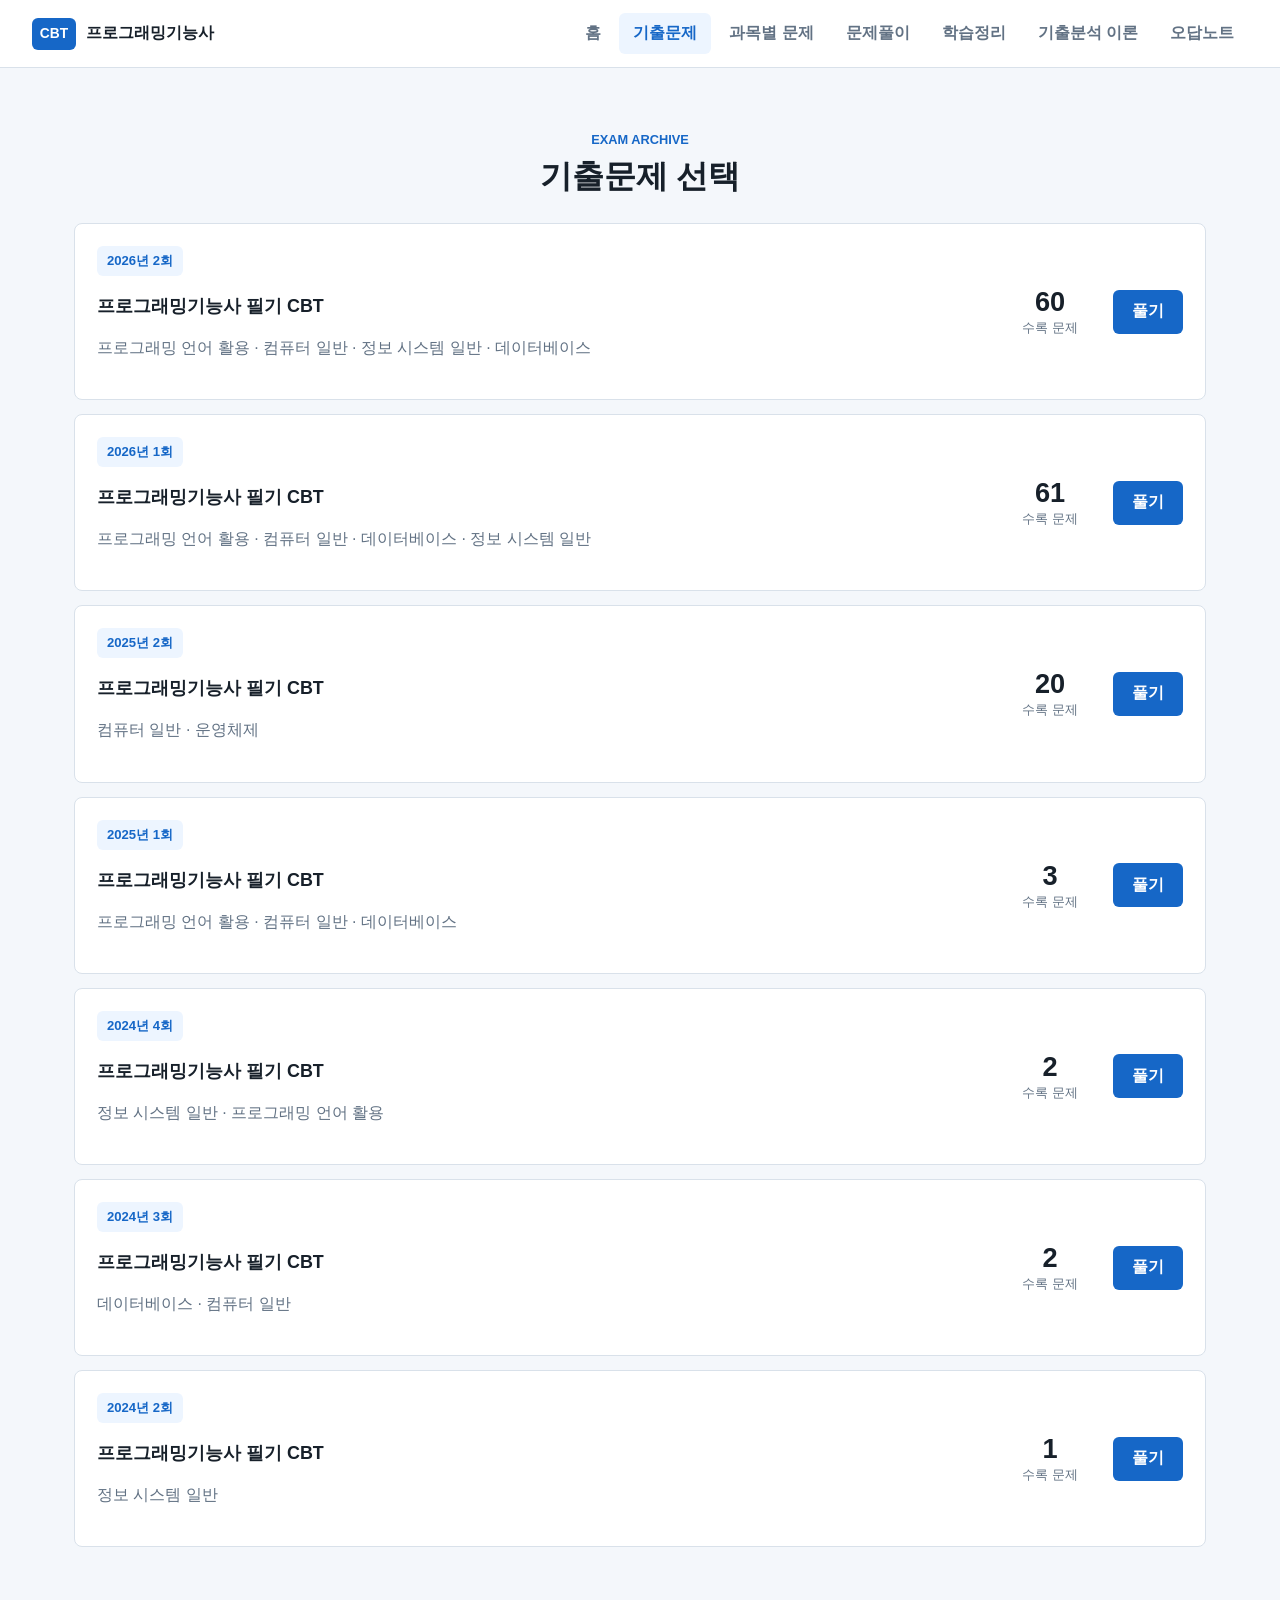
==== pages/exam-list.html @ d64a451f "Add files via upload" ====
<!DOCTYPE html>
<html lang="ko">
<head>
  <meta charset="UTF-8" />
  <meta name="viewport" content="width=device-width, initial-scale=1.0" />
  <title>기출문제 선택 | 프로그래밍기능사 CBT</title>
  <link rel="stylesheet" href="../css/style.css" />
</head>
<body>
  <header class="topbar">
    <a class="brand" href="../index.html">
      <span class="brand-mark">CBT</span>
      <span>프로그래밍기능사</span>
    </a>
    <button class="icon-button menu-toggle" id="menuToggle" type="button" aria-label="메뉴 열기">☰</button>
    <nav class="nav" id="navMenu" aria-label="주요 메뉴">
      <a href="../index.html">홈</a>
      <a href="exam-list.html" aria-current="page">기출문제</a>
      <a href="subject-list.html">과목별 문제</a>
      <a href="quiz.html">문제풀이</a>
      <a href="study.html">학습정리</a>
      <a href="theory-python.html">기출분석 이론</a>
      <a href="wrong-note.html">오답노트</a>
    </nav>
  </header>

  <main class="page-shell">
    <div class="page-title">
      <p>Exam Archive</p>
      <h1>기출문제 선택</h1>
    </div>
    <section class="exam-list" id="examList"></section>
  </main>

  <script src="../js/data/index.js?v=20260527-data"></script>
  <script src="../js/questions.js?v=20260527-data"></script>
  <script src="../js/main.js"></script>
  <script src="../js/exam-list.js"></script>
</body>
</html>
---- css/style.css ----
:root {
  --bg: #f4f7fb;
  --surface: #ffffff;
  --surface-2: #eef3f8;
  --line: #d9e1ea;
  --text: #17202a;
  --muted: #627284;
  --primary: #1667c7;
  --primary-dark: #0e4f9f;
  --accent: #149f7f;
  --danger: #d64c4c;
  --shadow: 0 18px 48px rgba(23, 32, 42, 0.12);
}

* {
  box-sizing: border-box;
}

body {
  margin: 0;
  min-height: 100vh;
  color: var(--text);
  background: var(--bg);
  font-family: Arial, "Noto Sans KR", sans-serif;
}

a {
  color: inherit;
  text-decoration: none;
}

button,
input {
  font: inherit;
}

.topbar {
  position: sticky;
  top: 0;
  z-index: 10;
  display: flex;
  align-items: center;
  justify-content: space-between;
  min-height: 68px;
  padding: 0 32px;
  background: rgba(255, 255, 255, 0.94);
  border-bottom: 1px solid var(--line);
  backdrop-filter: blur(16px);
}

.topbar.compact {
  position: static;
}

.brand {
  display: inline-flex;
  align-items: center;
  gap: 10px;
  font-weight: 800;
}

.brand-mark {
  display: inline-grid;
  width: 44px;
  height: 32px;
  place-items: center;
  color: #fff;
  background: var(--primary);
  border-radius: 6px;
  font-size: 0.86rem;
}

.nav {
  display: flex;
  align-items: center;
  gap: 4px;
}

.nav a {
  padding: 10px 14px;
  border-radius: 6px;
  color: var(--muted);
  font-weight: 700;
}

.nav a:hover,
.nav a[aria-current="page"] {
  color: var(--primary);
  background: #edf5ff;
}

.icon-button {
  border: 0;
  background: transparent;
  cursor: pointer;
}

.menu-toggle {
  display: none;
  font-size: 1.4rem;
}

.hero {
  display: grid;
  grid-template-columns: minmax(0, 1.1fr) 420px;
  gap: 48px;
  align-items: center;
  max-width: 1180px;
  min-height: calc(100vh - 68px);
  margin: 0 auto;
  padding: 56px 24px;
}

.hero-copy h1 {
  max-width: 760px;
  margin: 12px 0 18px;
  font-size: clamp(2.4rem, 6vw, 4.8rem);
  line-height: 1.05;
  letter-spacing: 0;
}

.eyebrow,
.section-heading p,
.page-title p {
  margin: 0;
  color: var(--primary);
  font-size: 0.8rem;
  font-weight: 800;
  text-transform: uppercase;
}

.hero-desc {
  max-width: 640px;
  margin: 0;
  color: var(--muted);
  font-size: 1.1rem;
  line-height: 1.8;
}

.actions,
.quiz-actions {
  display: flex;
  flex-wrap: wrap;
  gap: 10px;
  margin-top: 28px;
}

.button {
  display: inline-flex;
  align-items: center;
  justify-content: center;
  min-height: 44px;
  padding: 0 18px;
  border: 1px solid transparent;
  border-radius: 6px;
  cursor: pointer;
  font-weight: 800;
}

.button.primary {
  color: #fff;
  background: var(--primary);
}

.button.primary:hover {
  background: var(--primary-dark);
}

.button.secondary {
  color: var(--text);
  background: var(--surface);
  border-color: var(--line);
}

.button.full {
  width: 100%;
}

.button:disabled {
  opacity: 0.45;
  cursor: not-allowed;
}

.exam-panel,
.notice-panel {
  padding: 28px;
  background: var(--surface);
  border: 1px solid var(--line);
  border-radius: 8px;
  box-shadow: var(--shadow);
}

.panel-head {
  display: flex;
  justify-content: space-between;
  gap: 16px;
  color: var(--muted);
}

.panel-head strong {
  color: var(--text);
}

.progress-ring {
  display: grid;
  width: 190px;
  height: 190px;
  place-items: center;
  margin: 30px auto;
  background: conic-gradient(var(--primary) 0 65%, var(--surface-2) 65% 100%);
  border-radius: 50%;
}

.progress-ring span {
  display: grid;
  width: 132px;
  height: 132px;
  place-items: center;
  background: var(--surface);
  border-radius: 50%;
  font-size: 2rem;
  font-weight: 900;
}

.panel-grid,
.score-summary {
  display: grid;
  grid-template-columns: repeat(3, 1fr);
  gap: 10px;
}

.panel-grid div,
.score-summary div {
  padding: 16px;
  background: var(--surface-2);
  border-radius: 6px;
  text-align: center;
}

.panel-grid strong,
.score-summary strong {
  display: block;
  font-size: 1.45rem;
}

.panel-grid span,
.score-summary span {
  color: var(--muted);
  font-size: 0.86rem;
}

.section,
.page-shell {
  max-width: 1180px;
  margin: 0 auto;
  padding: 64px 24px;
}

.section-heading,
.page-title {
  margin-bottom: 24px;
  text-align: center;
}

.section-heading.left {
  text-align: left;
}

.section-heading h2,
.page-title h1 {
  margin: 8px 0 0;
  font-size: 2rem;
}

.quick-grid,
.study-grid {
  display: grid;
  grid-template-columns: repeat(4, 1fr);
  gap: 16px;
}

.quick-card,
.study-grid article,
.exam-card,
.wrong-card,
.empty-state {
  background: var(--surface);
  border: 1px solid var(--line);
  border-radius: 8px;
}

.quick-card {
  display: block;
  min-height: 210px;
  padding: 24px;
}

.quick-card:hover {
  border-color: var(--primary);
  box-shadow: 0 12px 30px rgba(22, 103, 199, 0.12);
}

.quick-icon {
  display: inline-grid;
  width: 42px;
  height: 42px;
  place-items: center;
  color: #fff;
  background: var(--accent);
  border-radius: 6px;
  font-weight: 900;
}

.quick-card h3,
.subject-stack span,
.study-grid h2,
.exam-card h2,
.wrong-card h2 {
  margin: 18px 0 8px;
  font-size: 1.12rem;
}

.quick-card p,
.subject-stack p,
.study-grid p,
.exam-card p,
.wrong-card p,
.notice-panel p {
  color: var(--muted);
  line-height: 1.7;
}

.split-section {
  display: grid;
  grid-template-columns: minmax(0, 1fr) 360px;
  gap: 24px;
}

.subject-stack {
  display: grid;
  gap: 12px;
}

.subject-stack article {
  padding: 18px 20px;
  background: var(--surface);
  border-left: 4px solid var(--primary);
  border-radius: 6px;
}

.subject-stack p {
  margin: 4px 0 0;
}

.footer {
  padding: 28px 24px;
  color: var(--muted);
  text-align: center;
  border-top: 1px solid var(--line);
}

.exam-list,
.wrong-list {
  display: grid;
  gap: 14px;
}

.exam-card,
.wrong-card {
  display: grid;
  grid-template-columns: minmax(0, 1fr) auto auto;
  gap: 20px;
  align-items: center;
  padding: 22px;
}

.exam-label,
.question-meta span,
.wrong-card span {
  display: inline-flex;
  padding: 6px 10px;
  color: var(--primary);
  background: #edf5ff;
  border-radius: 6px;
  font-size: 0.82rem;
  font-weight: 800;
}

.exam-meta {
  min-width: 86px;
  text-align: center;
}

.exam-meta strong {
  display: block;
  font-size: 1.7rem;
}

.exam-meta span {
  color: var(--muted);
  font-size: 0.82rem;
}

.quiz-layout {
  display: grid;
  grid-template-columns: 330px minmax(0, 1fr);
  min-height: calc(100vh - 68px);
}

.quiz-side {
  display: flex;
  flex-direction: column;
  gap: 24px;
  padding: 28px;
  background: #17202a;
  color: #fff;
}

.quiz-side .eyebrow {
  color: #84c5ff;
}

.quiz-side h1 {
  margin: 8px 0 0;
  font-size: 1.8rem;
}

.quiz-meter {
  display: grid;
  gap: 10px;
}

.meter-track {
  height: 10px;
  overflow: hidden;
  background: rgba(255, 255, 255, 0.2);
  border-radius: 999px;
}

.meter-track span {
  display: block;
  width: 0;
  height: 100%;
  background: var(--accent);
}

.quiz-side .score-summary div {
  background: rgba(255, 255, 255, 0.08);
}

.quiz-side .score-summary span {
  color: #c8d4df;
}

.number-board {
  display: grid;
  grid-template-columns: repeat(5, 1fr);
  gap: 8px;
}

.number-board button {
  height: 38px;
  color: #fff;
  background: rgba(255, 255, 255, 0.1);
  border: 1px solid rgba(255, 255, 255, 0.18);
  border-radius: 6px;
  cursor: pointer;
}

.number-board button.unsolved {
  color: #d8e2ec;
  background: #26313d;
  border-color: #4a5664;
}

.number-board button.solved {
  color: #ffffff;
  background: #149f7f;
  border-color: #41d4b2;
  box-shadow: inset 0 0 0 1px rgba(255, 255, 255, 0.18);
}

.number-board button.correct {
  color: #ffffff;
  background: #15946f;
  border-color: #48d6b1;
  box-shadow: inset 0 0 0 1px rgba(255, 255, 255, 0.22);
}

.number-board button.wrong {
  color: #ffffff;
  background: #c2414b;
  border-color: #ff8b94;
  box-shadow: inset 0 0 0 1px rgba(255, 255, 255, 0.18);
}

.number-board button.active {
  background: var(--primary);
  border-color: #84c5ff;
  box-shadow: 0 0 0 2px rgba(132, 197, 255, 0.28);
}

.number-board button.active.solved {
  background: linear-gradient(135deg, var(--primary) 0 58%, var(--accent) 58% 100%);
}

.number-board button.active.correct {
  background: linear-gradient(135deg, var(--primary) 0 48%, #15946f 48% 100%);
}

.number-board button.active.wrong {
  background: linear-gradient(135deg, var(--primary) 0 48%, #c2414b 48% 100%);
}

.quiz-main {
  display: flex;
  flex-direction: column;
  justify-content: center;
  gap: 16px;
  padding: 32px;
}

.question-card {
  padding: 30px;
  background: var(--surface);
  border: 1px solid var(--line);
  border-radius: 8px;
  box-shadow: var(--shadow);
}

.question-meta {
  display: flex;
  flex-wrap: wrap;
  gap: 8px;
  margin-bottom: 18px;
}

.question-card h2 {
  margin: 0 0 24px;
  font-size: 1.45rem;
  line-height: 1.55;
  white-space: pre-wrap;
}

.question-media {
  margin: -4px 0 24px;
}

.question-media img {
  display: block;
  max-width: min(100%, 760px);
  height: auto;
  padding: 12px;
  background: #fff;
  border: 1px solid var(--line);
  border-radius: 8px;
}

.choice-list {
  display: grid;
  gap: 10px;
}

.choice {
  display: grid;
  grid-template-columns: 38px minmax(0, 1fr);
  gap: 12px;
  align-items: center;
  width: 100%;
  min-height: 58px;
  padding: 10px 14px;
  background: var(--surface);
  border: 1px solid var(--line);
  border-radius: 6px;
  cursor: pointer;
  text-align: left;
}

.choice span {
  display: grid;
  width: 34px;
  height: 34px;
  place-items: center;
  background: var(--surface-2);
  border-radius: 6px;
  font-weight: 900;
}

.choice.selected {
  border-color: var(--primary);
  background: #edf5ff;
}

.choice.correct {
  border-color: var(--accent);
  background: #eaf8f4;
}

.choice.wrong {
  border-color: var(--danger);
  background: #fff0f0;
}

.answer-box {
  margin-top: 18px;
  padding: 18px;
  background: var(--surface-2);
  border-radius: 6px;
}

.answer-box p {
  margin: 8px 0 0;
  color: var(--muted);
  line-height: 1.6;
}

.hidden {
  display: none;
}

.study-grid {
  grid-template-columns: repeat(2, 1fr);
}

.study-grid article,
.empty-state {
  padding: 24px;
}

.wrong-card {
  grid-template-columns: minmax(0, 1fr) auto;
}

.subject-practice-grid {
  display: grid;
  gap: 14px;
}

.subject-practice-card {
  display: grid;
  grid-template-columns: minmax(0, 1fr) auto auto;
  gap: 20px;
  align-items: center;
  padding: 22px;
  background: var(--surface);
  border: 1px solid var(--line);
  border-radius: 8px;
}

.subject-practice-card h2 {
  margin: 18px 0 8px;
  font-size: 1.2rem;
}

.subject-practice-card p {
  margin: 0;
  color: var(--muted);
  line-height: 1.7;
}

.subject-practice-card small {
  display: block;
  margin-top: 10px;
  color: var(--muted);
}

.page-desc {
  max-width: 720px;
  margin: 12px auto 0;
  color: var(--muted);
  line-height: 1.7;
  text-transform: none;
  font-size: 1rem;
  font-weight: 400;
}

.text-link {
  display: inline-flex;
  margin-top: 10px;
  color: var(--primary);
  font-weight: 800;
}

.theory-shell {
  max-width: 1220px;
}

.theory-layout {
  display: grid;
  grid-template-columns: 220px minmax(0, 1fr);
  gap: 24px;
  align-items: start;
}

.theory-toc {
  position: sticky;
  top: 88px;
  display: grid;
  gap: 6px;
  padding: 14px;
  background: var(--surface);
  border: 1px solid var(--line);
  border-radius: 8px;
}

.theory-toc a {
  padding: 10px 12px;
  color: var(--muted);
  border-radius: 6px;
  font-weight: 800;
}

.theory-toc a:hover {
  color: var(--primary);
  background: #edf5ff;
}

.theory-content {
  display: grid;
  gap: 18px;
}

.theory-section {
  padding: 28px;
  background: var(--surface);
  border: 1px solid var(--line);
  border-radius: 8px;
}

.chapter-label {
  display: inline-grid;
  width: 42px;
  height: 34px;
  place-items: center;
  color: #fff;
  background: #8d67a8;
  border-radius: 6px;
  font-weight: 900;
}

.theory-section h2 {
  margin: 16px 0 10px;
  font-size: 1.45rem;
}

.theory-section p,
.theory-list {
  color: var(--muted);
  line-height: 1.75;
}

.theory-section pre {
  overflow-x: auto;
  margin: 18px 0 0;
  padding: 18px;
  background: #f0f3f6;
  border: 1px solid var(--line);
  border-radius: 6px;
}

.theory-section code {
  color: #17202a;
  font-family: Consolas, "Courier New", monospace;
  line-height: 1.6;
}

.note-box,
.tip-box {
  margin-top: 16px;
  padding: 16px;
  border-radius: 6px;
}

.note-box {
  background: #edf5ff;
  border-left: 4px solid var(--primary);
}

.tip-box {
  background: #f6effa;
  border-left: 4px solid #8d67a8;
}

.note-box p,
.tip-box p {
  margin: 6px 0 0;
}

.table-wrap {
  overflow-x: auto;
  margin-top: 16px;
}

.table-wrap table {
  width: 100%;
  border-collapse: collapse;
  min-width: 520px;
  background: var(--surface);
}

.table-wrap th,
.table-wrap td {
  padding: 12px 14px;
  border: 1px solid var(--line);
  text-align: left;
  vertical-align: top;
}

.table-wrap th {
  background: var(--surface-2);
}

.exam-point-grid {
  display: grid;
  grid-template-columns: repeat(2, 1fr);
  gap: 12px;
  margin-top: 16px;
}

.exam-point-grid div {
  padding: 16px;
  background: var(--surface-2);
  border-radius: 6px;
}

.exam-point-grid strong {
  display: block;
  margin-bottom: 6px;
}

.mode-shell {
  max-width: 1380px;
}

.mode-panel {
  padding: 24px 0 8px;
}

.mode-title {
  margin-bottom: 28px;
  text-align: center;
}

.mode-title p {
  margin: 0;
  color: var(--primary);
  font-size: 0.82rem;
  font-weight: 900;
  text-transform: uppercase;
}

.mode-title h1 {
  margin: 8px 0 0;
  font-size: 2rem;
}

.exam-info-table {
  display: grid;
  width: 100%;
  overflow: hidden;
  border-bottom: 1px solid #cfe1e1;
}

.table-row {
  display: grid;
  grid-template-columns: 1fr 3fr 1fr 1fr;
  min-height: 52px;
  align-items: center;
}

.table-row span {
  display: grid;
  min-height: 52px;
  place-items: center;
  padding: 12px;
  border-right: 1px solid #d5e4e4;
  border-bottom: 1px solid #d5e4e4;
  text-align: center;
}

.table-row span:last-child {
  border-right: 0;
}

.table-head span {
  color: #fff;
  background: #18b889;
  font-size: 1.08rem;
  font-weight: 900;
}

.table-row:not(.table-head) span:first-child {
  background: #dceeed;
}

.pass-score {
  grid-row: span 3;
  color: var(--muted);
  font-size: 1.1rem;
}

.mobile-only {
  display: none !important;
}

.mode-form {
  display: grid;
  gap: 14px;
  max-width: 980px;
  margin: 36px 0 0;
}

.mode-option {
  display: flex;
  flex-wrap: wrap;
  gap: 12px;
  align-items: center;
  min-height: 34px;
  color: var(--muted);
  font-size: 1rem;
}

.mode-option input {
  width: 18px;
  height: 18px;
  accent-color: #0c9b7f;
}

.mode-option strong {
  color: #10a779;
  font-size: 1.05rem;
}

.mode-option select {
  min-width: 210px;
  height: 36px;
  padding: 0 10px;
  color: var(--text);
  background: #fff;
  border: 1px solid var(--line);
  border-radius: 4px;
}

.mode-option select:disabled {
  opacity: 0.45;
}

.mode-start {
  justify-self: center;
  min-width: 260px;
  min-height: 58px;
  margin-top: 36px;
  color: #fff;
  background: #137b7b;
  border-radius: 20px;
  font-size: 1.25rem;
}

.mode-start:hover {
  background: #0f6969;
}

.home-hero {
  display: grid;
  grid-template-columns: minmax(0, 1fr) 420px;
  gap: 28px;
  align-items: stretch;
  max-width: 1180px;
  margin: 0 auto;
  padding: 64px 24px 26px;
}

.home-copy {
  display: flex;
  flex-direction: column;
  justify-content: center;
  min-height: 410px;
}

.home-copy h1 {
  max-width: 820px;
  margin: 12px 0 18px;
  color: var(--text);
  font-size: clamp(2.35rem, 5vw, 4.35rem);
  line-height: 1.08;
  letter-spacing: 0;
}

.home-status {
  display: flex;
  flex-direction: column;
  justify-content: space-between;
  min-height: 410px;
  padding: 24px;
  background: var(--surface);
  border: 1px solid var(--line);
  border-radius: 8px;
  box-shadow: var(--shadow);
}

.status-head {
  display: flex;
  justify-content: space-between;
  gap: 16px;
  align-items: flex-start;
}

.status-head span {
  display: block;
  margin-bottom: 6px;
  color: var(--muted);
}

.status-head strong {
  font-size: 1.1rem;
}

.status-head a {
  display: inline-flex;
  min-width: 58px;
  min-height: 36px;
  align-items: center;
  justify-content: center;
  color: #fff;
  background: var(--primary);
  border-radius: 6px;
  font-weight: 800;
}

.status-main {
  display: grid;
  gap: 22px;
}

.compact-ring {
  width: 170px;
  height: 170px;
  margin: 10px auto 0;
}

.compact-ring span {
  width: 116px;
  height: 116px;
  font-size: 1.8rem;
}

.status-list {
  display: grid;
  grid-template-columns: repeat(3, 1fr);
  gap: 10px;
}

.status-list div {
  min-height: 92px;
  padding: 14px 10px;
  background: var(--surface-2);
  border-radius: 6px;
  text-align: center;
}

.status-list strong {
  display: block;
  font-size: 1.5rem;
}

.status-list span {
  color: var(--muted);
  font-size: 0.86rem;
}

.home-modes {
  display: grid;
  grid-template-columns: repeat(4, 1fr);
  gap: 14px;
  max-width: 1180px;
  margin: 0 auto;
  padding: 0 24px 42px;
}

.mode-card {
  min-height: 180px;
  padding: 22px;
  background: var(--surface);
  border: 1px solid var(--line);
  border-radius: 8px;
}

.mode-card:hover {
  border-color: var(--primary);
  box-shadow: 0 12px 30px rgba(22, 103, 199, 0.12);
}

.mode-card span {
  display: inline-grid;
  width: 38px;
  height: 34px;
  place-items: center;
  color: var(--primary);
  background: #edf5ff;
  border-radius: 6px;
  font-weight: 900;
}

.mode-card h2 {
  margin: 18px 0 8px;
  font-size: 1.18rem;
}

.mode-card p {
  margin: 0;
  color: var(--muted);
  line-height: 1.65;
}

.primary-mode {
  color: #fff;
  background: #137b7b;
  border-color: #137b7b;
}

.primary-mode span {
  color: #137b7b;
  background: #e5fbf5;
}

.primary-mode p {
  color: #dff7f2;
}

.home-band {
  display: grid;
  grid-template-columns: minmax(0, 360px) minmax(0, 1fr);
  gap: 24px;
  align-items: center;
  max-width: 1180px;
  margin: 0 auto 56px;
  padding: 26px 24px;
  background: var(--surface);
  border-top: 1px solid var(--line);
  border-bottom: 1px solid var(--line);
}

.home-band h2 {
  margin: 8px 0 0;
  font-size: 1.45rem;
}

.subject-strip {
  display: flex;
  flex-wrap: wrap;
  gap: 10px;
  justify-content: flex-end;
}

.subject-strip a {
  display: inline-flex;
  min-height: 42px;
  align-items: center;
  padding: 0 14px;
  color: var(--primary);
  background: #edf5ff;
  border: 1px solid #cfe4ff;
  border-radius: 6px;
  font-weight: 800;
}

.landing-hero {
  max-width: 1180px;
  margin: 0 auto;
  padding: 44px 24px 28px;
}

.landing-hero-inner {
  position: relative;
  display: grid;
  min-height: 390px;
  place-items: center;
  overflow: hidden;
  padding: 58px 32px;
  color: #fff;
  background:
    radial-gradient(circle at 6% 90%, rgba(52, 128, 205, 0.35) 0 13%, transparent 13.5%),
    radial-gradient(circle at 95% 10%, rgba(62, 136, 216, 0.28) 0 15%, transparent 15.5%),
    linear-gradient(135deg, #073a55 0%, #093d79 46%, #08276b 100%);
  border-radius: 26px;
  box-shadow: 0 28px 70px rgba(6, 38, 91, 0.22);
  text-align: center;
}

.landing-hero-inner::before {
  position: absolute;
  inset: 0;
  content: "";
  background: linear-gradient(90deg, rgba(255, 255, 255, 0.05), transparent 42%, rgba(255, 255, 255, 0.04));
  pointer-events: none;
}

.hero-kicker {
  position: relative;
  color: #b8dfff;
  font-size: 0.9rem;
  font-weight: 900;
}

.landing-hero h1 {
  position: relative;
  margin: 20px 0 18px;
  font-size: clamp(2.1rem, 5vw, 3.9rem);
  line-height: 1.18;
  letter-spacing: 0;
}

.landing-hero h1 strong {
  color: #a9c7ff;
  font-weight: 900;
}

.landing-hero p {
  position: relative;
  max-width: 760px;
  margin: 0;
  color: #b9d9ff;
  line-height: 1.8;
  font-size: 1.05rem;
}

.landing-actions {
  position: relative;
  display: flex;
  flex-wrap: wrap;
  justify-content: center;
  gap: 12px;
  margin-top: 34px;
}

.landing-button {
  display: inline-flex;
  min-width: 190px;
  min-height: 54px;
  align-items: center;
  justify-content: center;
  padding: 0 24px;
  border-radius: 14px;
  font-weight: 900;
}

.landing-button.primary {
  color: #0f55ff;
  background: #fff;
}

.landing-button.ghost {
  color: #fff;
  border: 1px solid rgba(255, 255, 255, 0.3);
  background: rgba(255, 255, 255, 0.05);
}

.landing-button:hover {
  transform: translateY(-1px);
}

@media (max-width: 920px) {
  .topbar {
    padding: 0 18px;
  }

  .menu-toggle {
    display: block;
  }

  .nav {
    position: absolute;
    top: 68px;
    right: 18px;
    left: 18px;
    display: none;
    flex-direction: column;
    align-items: stretch;
    padding: 12px;
    background: var(--surface);
    border: 1px solid var(--line);
    border-radius: 8px;
    box-shadow: var(--shadow);
  }

  .nav.open {
    display: flex;
  }

  .desktop-only {
    display: none;
  }

  .hero,
  .landing-hero,
  .home-hero,
  .home-band,
  .split-section,
  .quiz-layout,
  .theory-layout {
    grid-template-columns: 1fr;
  }

  .home-copy,
  .home-status {
    min-height: auto;
  }

  .home-modes {
    grid-template-columns: repeat(2, 1fr);
  }

  .subject-strip {
    justify-content: flex-start;
  }

  .theory-toc {
    position: static;
    grid-template-columns: repeat(2, 1fr);
  }

  .hero {
    min-height: auto;
  }

  .quick-grid,
  .study-grid {
    grid-template-columns: repeat(2, 1fr);
  }

  .table-row {
    grid-template-columns: 1fr 1.5fr 1fr;
  }

  .table-row span:nth-child(4) {
    display: none;
  }

  .mobile-only {
    display: grid !important;
  }

  .quiz-side {
    min-height: auto;
  }
}

@media (max-width: 640px) {
  .hero,
  .section,
  .page-shell,
  .quiz-main {
    padding: 36px 16px;
  }

  .quick-grid,
  .study-grid,
  .home-modes,
  .panel-grid,
  .score-summary,
  .status-list {
    grid-template-columns: 1fr;
  }

  .exam-card,
  .wrong-card,
  .subject-practice-card,
  .exam-point-grid {
    grid-template-columns: 1fr;
  }

  .quiz-actions {
    display: grid;
    grid-template-columns: 1fr 1fr;
  }

  .mode-option {
    align-items: flex-start;
  }

  .mode-option select {
    width: 100%;
  }

  .mode-start {
    width: 100%;
    min-width: 0;
  }

  .landing-hero {
    padding: 26px 16px 22px;
  }

  .landing-hero-inner {
    min-height: 430px;
    padding: 44px 20px;
    border-radius: 18px;
  }

  .landing-button {
    width: 100%;
  }
}
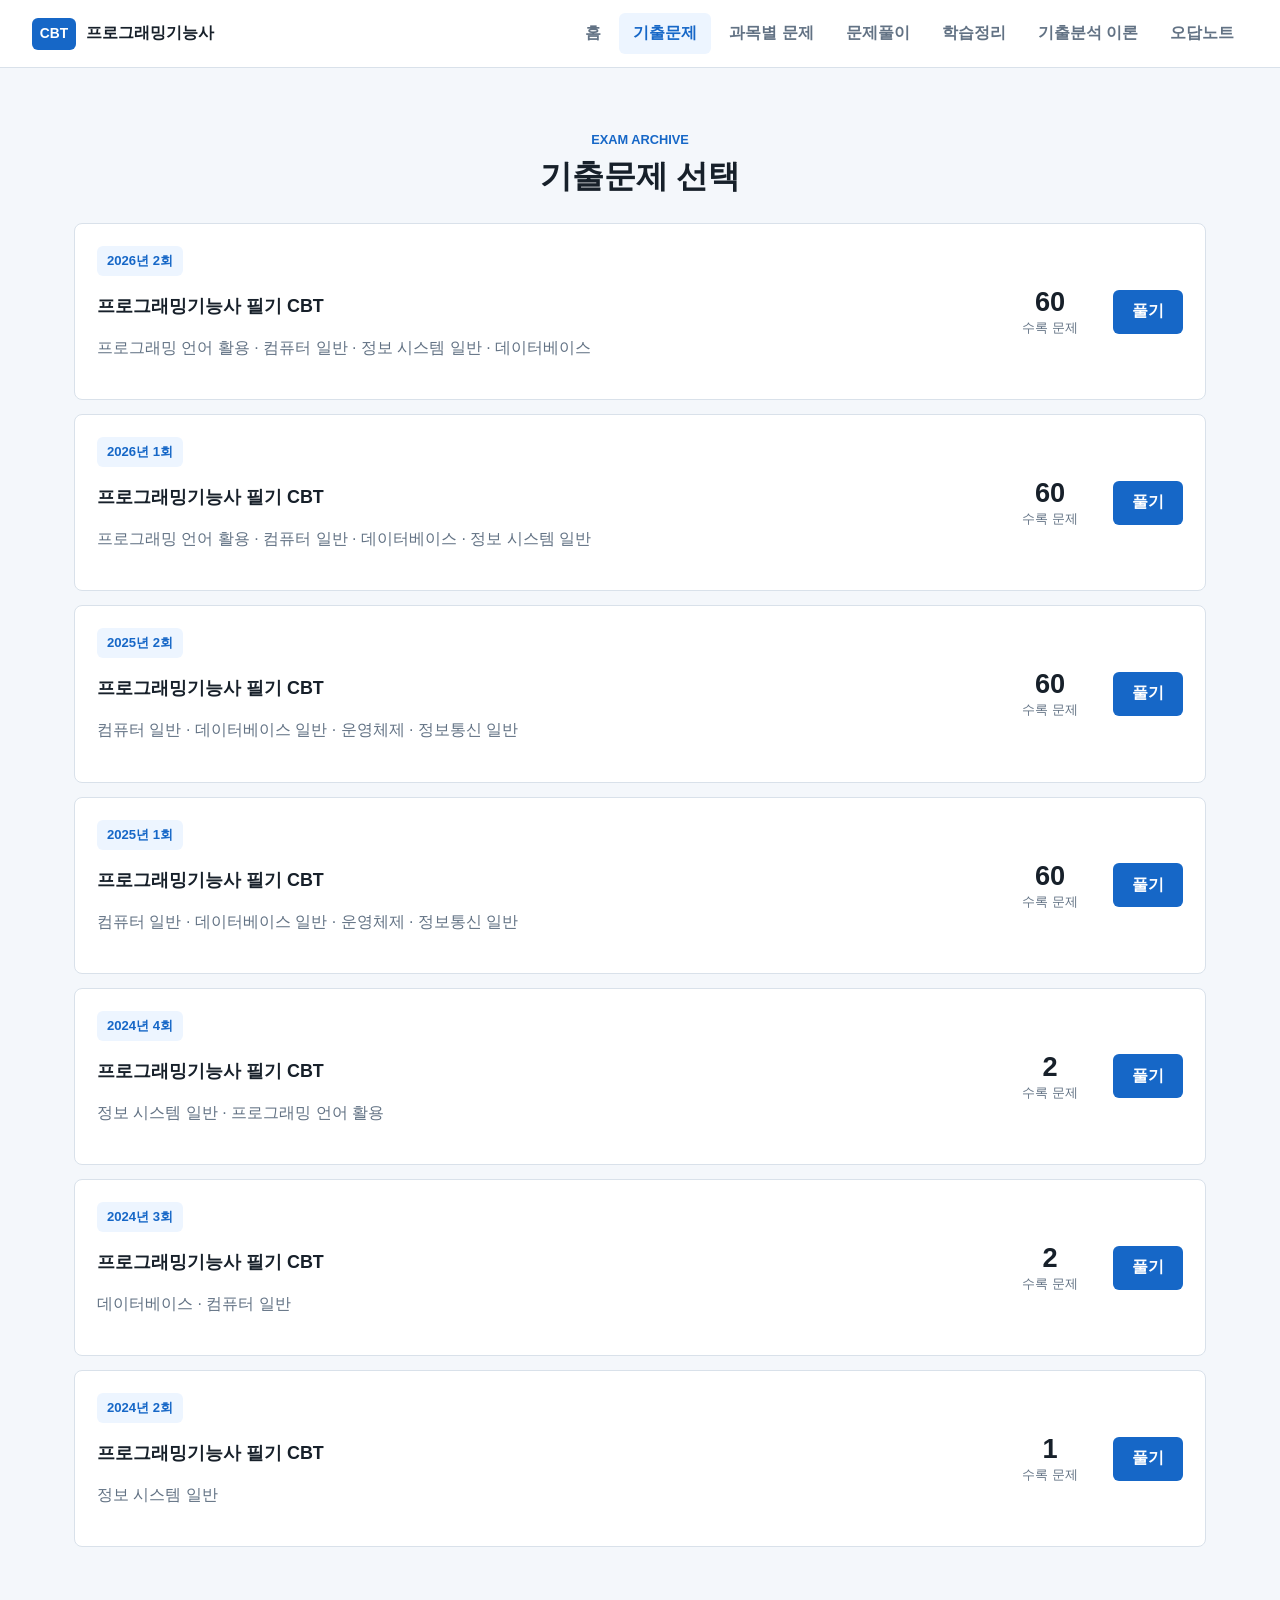
==== commit 569bb6bd: "Add 2025 exam question banks" ====
--- a/pages/exam-list.html
+++ b/pages/exam-list.html
@@ -32,8 +32,8 @@
     <section class="exam-list" id="examList"></section>
   </main>
 
-  <script src="../js/data/index.js?v=20260527-data"></script>
-  <script src="../js/questions.js?v=20260527-data"></script>
+  <script src="../js/data/index.js?v=20260605-data"></script>
+  <script src="../js/questions.js?v=20260605-data"></script>
   <script src="../js/main.js"></script>
   <script src="../js/exam-list.js"></script>
 </body>
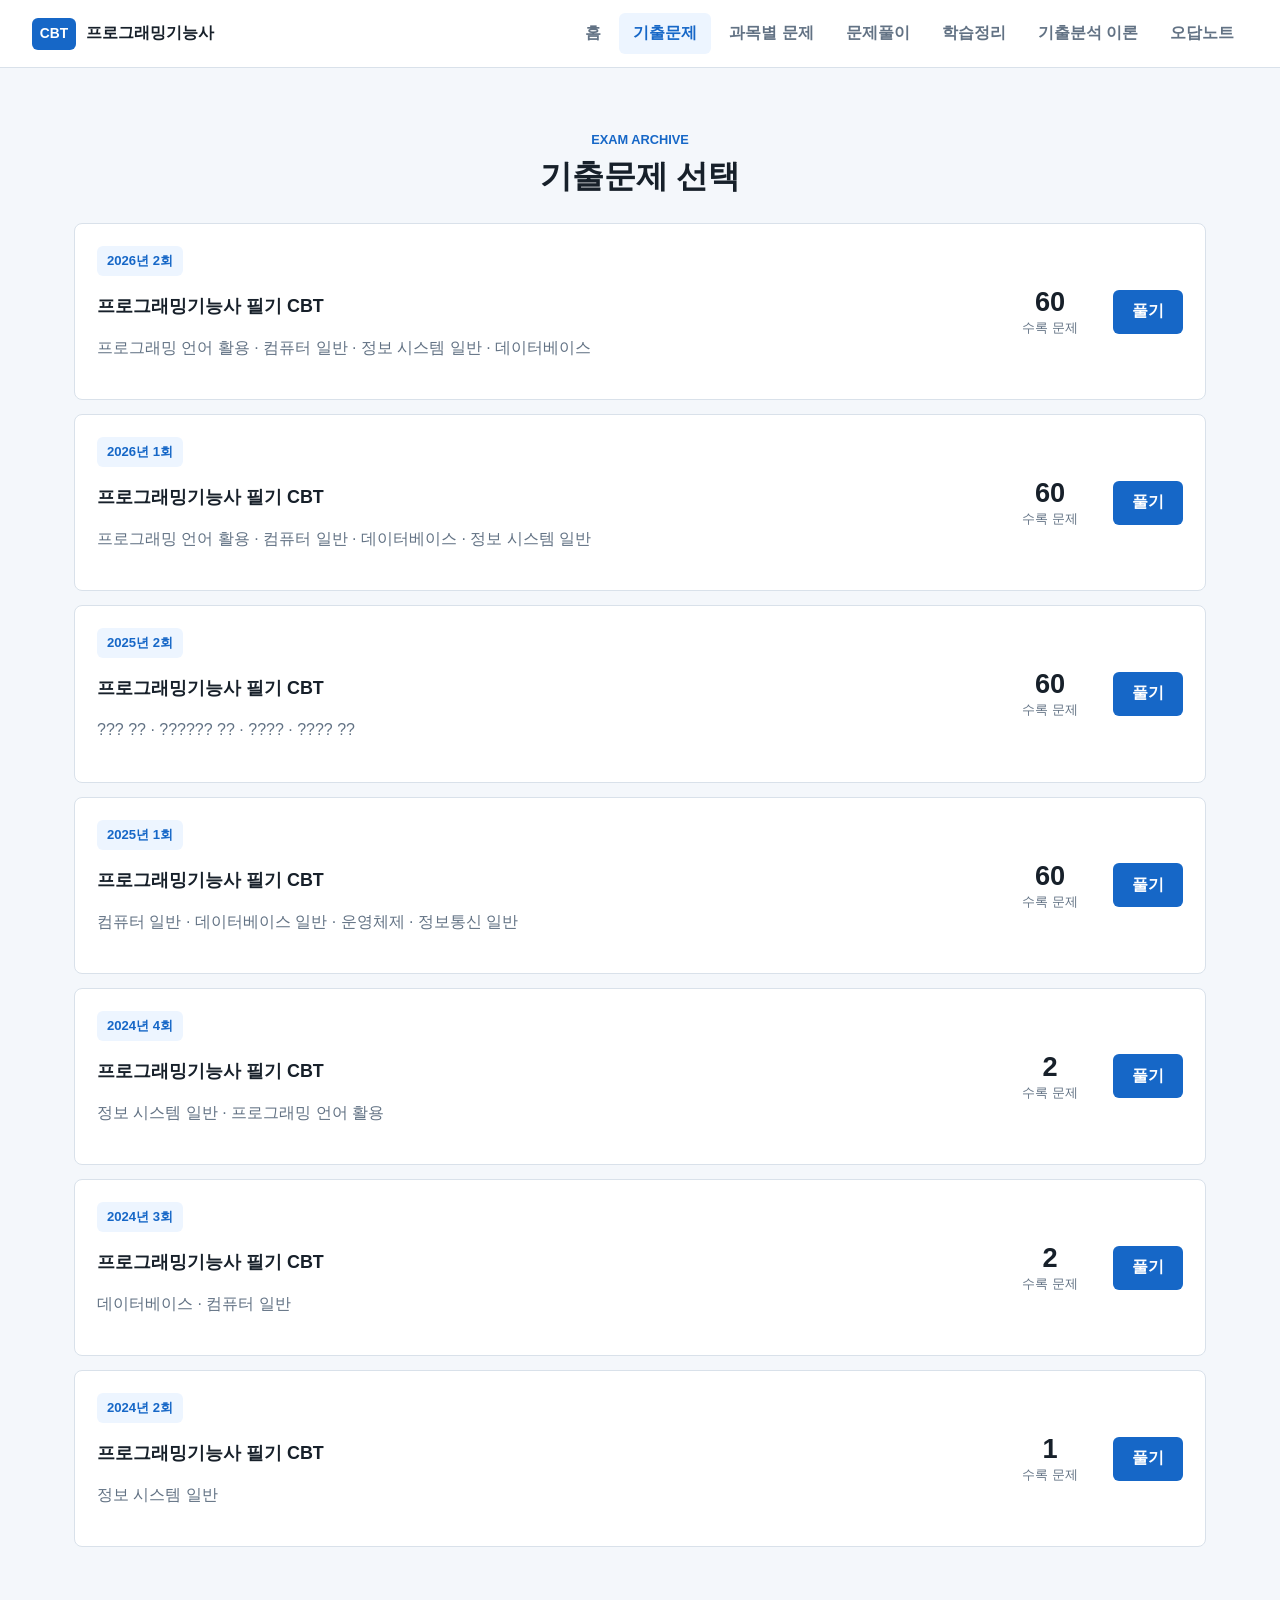
==== commit 1b87ccc5: "Add files via upload" ====
--- a/pages/exam-list.html
+++ b/pages/exam-list.html
@@ -1,40 +1,40 @@
-<!DOCTYPE html>
-<html lang="ko">
-<head>
-  <meta charset="UTF-8" />
-  <meta name="viewport" content="width=device-width, initial-scale=1.0" />
-  <title>기출문제 선택 | 프로그래밍기능사 CBT</title>
-  <link rel="stylesheet" href="../css/style.css" />
-</head>
-<body>
-  <header class="topbar">
-    <a class="brand" href="../index.html">
-      <span class="brand-mark">CBT</span>
-      <span>프로그래밍기능사</span>
-    </a>
-    <button class="icon-button menu-toggle" id="menuToggle" type="button" aria-label="메뉴 열기">☰</button>
-    <nav class="nav" id="navMenu" aria-label="주요 메뉴">
-      <a href="../index.html">홈</a>
-      <a href="exam-list.html" aria-current="page">기출문제</a>
-      <a href="subject-list.html">과목별 문제</a>
-      <a href="quiz.html">문제풀이</a>
-      <a href="study.html">학습정리</a>
-      <a href="theory-python.html">기출분석 이론</a>
-      <a href="wrong-note.html">오답노트</a>
-    </nav>
-  </header>
-
-  <main class="page-shell">
-    <div class="page-title">
-      <p>Exam Archive</p>
-      <h1>기출문제 선택</h1>
-    </div>
-    <section class="exam-list" id="examList"></section>
-  </main>
-
+<!DOCTYPE html>
+<html lang="ko">
+<head>
+  <meta charset="UTF-8" />
+  <meta name="viewport" content="width=device-width, initial-scale=1.0" />
+  <title>기출문제 선택 | 프로그래밍기능사 CBT</title>
+  <link rel="stylesheet" href="../css/style.css" />
+</head>
+<body>
+  <header class="topbar">
+    <a class="brand" href="../index.html">
+      <span class="brand-mark">CBT</span>
+      <span>프로그래밍기능사</span>
+    </a>
+    <button class="icon-button menu-toggle" id="menuToggle" type="button" aria-label="메뉴 열기">☰</button>
+    <nav class="nav" id="navMenu" aria-label="주요 메뉴">
+      <a href="../index.html">홈</a>
+      <a href="exam-list.html" aria-current="page">기출문제</a>
+      <a href="subject-list.html">과목별 문제</a>
+      <a href="quiz.html">문제풀이</a>
+      <a href="study.html">학습정리</a>
+      <a href="theory-python.html">기출분석 이론</a>
+      <a href="wrong-note.html">오답노트</a>
+    </nav>
+  </header>
+
+  <main class="page-shell">
+    <div class="page-title">
+      <p>Exam Archive</p>
+      <h1>기출문제 선택</h1>
+    </div>
+    <section class="exam-list" id="examList"></section>
+  </main>
+
   <script src="../js/data/index.js?v=20260605-data"></script>
   <script src="../js/questions.js?v=20260605-data"></script>
-  <script src="../js/main.js"></script>
-  <script src="../js/exam-list.js"></script>
-</body>
-</html>
+  <script src="../js/main.js"></script>
+  <script src="../js/exam-list.js"></script>
+</body>
+</html>
--- a/css/style.css
+++ b/css/style.css
@@ -1,1403 +1,1418 @@
-:root {
-  --bg: #f4f7fb;
-  --surface: #ffffff;
-  --surface-2: #eef3f8;
-  --line: #d9e1ea;
-  --text: #17202a;
-  --muted: #627284;
-  --primary: #1667c7;
-  --primary-dark: #0e4f9f;
-  --accent: #149f7f;
-  --danger: #d64c4c;
-  --shadow: 0 18px 48px rgba(23, 32, 42, 0.12);
-}
-
-* {
-  box-sizing: border-box;
-}
-
-body {
-  margin: 0;
-  min-height: 100vh;
-  color: var(--text);
-  background: var(--bg);
-  font-family: Arial, "Noto Sans KR", sans-serif;
-}
-
-a {
-  color: inherit;
-  text-decoration: none;
-}
-
-button,
-input {
-  font: inherit;
-}
-
-.topbar {
-  position: sticky;
-  top: 0;
-  z-index: 10;
-  display: flex;
-  align-items: center;
-  justify-content: space-between;
-  min-height: 68px;
-  padding: 0 32px;
-  background: rgba(255, 255, 255, 0.94);
-  border-bottom: 1px solid var(--line);
-  backdrop-filter: blur(16px);
-}
-
-.topbar.compact {
-  position: static;
-}
-
-.brand {
-  display: inline-flex;
-  align-items: center;
-  gap: 10px;
-  font-weight: 800;
-}
-
-.brand-mark {
-  display: inline-grid;
-  width: 44px;
-  height: 32px;
-  place-items: center;
-  color: #fff;
-  background: var(--primary);
-  border-radius: 6px;
-  font-size: 0.86rem;
-}
-
-.nav {
-  display: flex;
-  align-items: center;
-  gap: 4px;
-}
-
-.nav a {
-  padding: 10px 14px;
-  border-radius: 6px;
-  color: var(--muted);
-  font-weight: 700;
-}
-
-.nav a:hover,
-.nav a[aria-current="page"] {
-  color: var(--primary);
-  background: #edf5ff;
-}
-
-.icon-button {
-  border: 0;
-  background: transparent;
-  cursor: pointer;
-}
-
-.menu-toggle {
-  display: none;
-  font-size: 1.4rem;
-}
-
-.hero {
-  display: grid;
-  grid-template-columns: minmax(0, 1.1fr) 420px;
-  gap: 48px;
-  align-items: center;
-  max-width: 1180px;
-  min-height: calc(100vh - 68px);
-  margin: 0 auto;
-  padding: 56px 24px;
-}
-
-.hero-copy h1 {
-  max-width: 760px;
-  margin: 12px 0 18px;
-  font-size: clamp(2.4rem, 6vw, 4.8rem);
-  line-height: 1.05;
-  letter-spacing: 0;
-}
-
-.eyebrow,
-.section-heading p,
-.page-title p {
-  margin: 0;
-  color: var(--primary);
-  font-size: 0.8rem;
-  font-weight: 800;
-  text-transform: uppercase;
-}
-
-.hero-desc {
-  max-width: 640px;
-  margin: 0;
-  color: var(--muted);
-  font-size: 1.1rem;
-  line-height: 1.8;
-}
-
-.actions,
-.quiz-actions {
-  display: flex;
-  flex-wrap: wrap;
-  gap: 10px;
-  margin-top: 28px;
-}
-
-.button {
-  display: inline-flex;
-  align-items: center;
-  justify-content: center;
-  min-height: 44px;
-  padding: 0 18px;
-  border: 1px solid transparent;
-  border-radius: 6px;
-  cursor: pointer;
-  font-weight: 800;
-}
-
-.button.primary {
-  color: #fff;
-  background: var(--primary);
-}
-
-.button.primary:hover {
-  background: var(--primary-dark);
-}
-
-.button.secondary {
-  color: var(--text);
-  background: var(--surface);
-  border-color: var(--line);
-}
-
-.button.full {
-  width: 100%;
-}
-
-.button:disabled {
-  opacity: 0.45;
-  cursor: not-allowed;
-}
-
-.exam-panel,
-.notice-panel {
-  padding: 28px;
-  background: var(--surface);
-  border: 1px solid var(--line);
-  border-radius: 8px;
-  box-shadow: var(--shadow);
-}
-
-.panel-head {
-  display: flex;
-  justify-content: space-between;
-  gap: 16px;
-  color: var(--muted);
-}
-
-.panel-head strong {
-  color: var(--text);
-}
-
-.progress-ring {
-  display: grid;
-  width: 190px;
-  height: 190px;
-  place-items: center;
-  margin: 30px auto;
-  background: conic-gradient(var(--primary) 0 65%, var(--surface-2) 65% 100%);
-  border-radius: 50%;
-}
-
-.progress-ring span {
-  display: grid;
-  width: 132px;
-  height: 132px;
-  place-items: center;
-  background: var(--surface);
-  border-radius: 50%;
-  font-size: 2rem;
-  font-weight: 900;
-}
-
-.panel-grid,
-.score-summary {
-  display: grid;
-  grid-template-columns: repeat(3, 1fr);
-  gap: 10px;
-}
-
-.panel-grid div,
-.score-summary div {
-  padding: 16px;
-  background: var(--surface-2);
-  border-radius: 6px;
-  text-align: center;
-}
-
-.panel-grid strong,
-.score-summary strong {
-  display: block;
-  font-size: 1.45rem;
-}
-
-.panel-grid span,
-.score-summary span {
-  color: var(--muted);
-  font-size: 0.86rem;
-}
-
-.section,
-.page-shell {
-  max-width: 1180px;
-  margin: 0 auto;
-  padding: 64px 24px;
-}
-
-.section-heading,
-.page-title {
-  margin-bottom: 24px;
-  text-align: center;
-}
-
-.section-heading.left {
-  text-align: left;
-}
-
-.section-heading h2,
-.page-title h1 {
-  margin: 8px 0 0;
-  font-size: 2rem;
-}
-
-.quick-grid,
-.study-grid {
-  display: grid;
-  grid-template-columns: repeat(4, 1fr);
-  gap: 16px;
-}
-
+:root {
+  --bg: #f4f7fb;
+  --surface: #ffffff;
+  --surface-2: #eef3f8;
+  --line: #d9e1ea;
+  --text: #17202a;
+  --muted: #627284;
+  --primary: #1667c7;
+  --primary-dark: #0e4f9f;
+  --accent: #149f7f;
+  --danger: #d64c4c;
+  --shadow: 0 18px 48px rgba(23, 32, 42, 0.12);
+}
+
+* {
+  box-sizing: border-box;
+}
+
+body {
+  margin: 0;
+  min-height: 100vh;
+  color: var(--text);
+  background: var(--bg);
+  font-family: Arial, "Noto Sans KR", sans-serif;
+}
+
+a {
+  color: inherit;
+  text-decoration: none;
+}
+
+button,
+input {
+  font: inherit;
+}
+
+.topbar {
+  position: sticky;
+  top: 0;
+  z-index: 10;
+  display: flex;
+  align-items: center;
+  justify-content: space-between;
+  min-height: 68px;
+  padding: 0 32px;
+  background: rgba(255, 255, 255, 0.94);
+  border-bottom: 1px solid var(--line);
+  backdrop-filter: blur(16px);
+}
+
+.topbar.compact {
+  position: static;
+}
+
+.brand {
+  display: inline-flex;
+  align-items: center;
+  gap: 10px;
+  font-weight: 800;
+}
+
+.brand-mark {
+  display: inline-grid;
+  width: 44px;
+  height: 32px;
+  place-items: center;
+  color: #fff;
+  background: var(--primary);
+  border-radius: 6px;
+  font-size: 0.86rem;
+}
+
+.nav {
+  display: flex;
+  align-items: center;
+  gap: 4px;
+}
+
+.nav a {
+  padding: 10px 14px;
+  border-radius: 6px;
+  color: var(--muted);
+  font-weight: 700;
+}
+
+.nav a:hover,
+.nav a[aria-current="page"] {
+  color: var(--primary);
+  background: #edf5ff;
+}
+
+.icon-button {
+  border: 0;
+  background: transparent;
+  cursor: pointer;
+}
+
+.menu-toggle {
+  display: none;
+  font-size: 1.4rem;
+}
+
+.hero {
+  display: grid;
+  grid-template-columns: minmax(0, 1.1fr) 420px;
+  gap: 48px;
+  align-items: center;
+  max-width: 1180px;
+  min-height: calc(100vh - 68px);
+  margin: 0 auto;
+  padding: 56px 24px;
+}
+
+.hero-copy h1 {
+  max-width: 760px;
+  margin: 12px 0 18px;
+  font-size: clamp(2.4rem, 6vw, 4.8rem);
+  line-height: 1.05;
+  letter-spacing: 0;
+}
+
+.eyebrow,
+.section-heading p,
+.page-title p {
+  margin: 0;
+  color: var(--primary);
+  font-size: 0.8rem;
+  font-weight: 800;
+  text-transform: uppercase;
+}
+
+.hero-desc {
+  max-width: 640px;
+  margin: 0;
+  color: var(--muted);
+  font-size: 1.1rem;
+  line-height: 1.8;
+}
+
+.actions,
+.quiz-actions {
+  display: flex;
+  flex-wrap: wrap;
+  gap: 10px;
+  margin-top: 28px;
+}
+
+.button {
+  display: inline-flex;
+  align-items: center;
+  justify-content: center;
+  min-height: 44px;
+  padding: 0 18px;
+  border: 1px solid transparent;
+  border-radius: 6px;
+  cursor: pointer;
+  font-weight: 800;
+}
+
+.button.primary {
+  color: #fff;
+  background: var(--primary);
+}
+
+.button.primary:hover {
+  background: var(--primary-dark);
+}
+
+.button.secondary {
+  color: var(--text);
+  background: var(--surface);
+  border-color: var(--line);
+}
+
+.button.full {
+  width: 100%;
+}
+
+.button:disabled {
+  opacity: 0.45;
+  cursor: not-allowed;
+}
+
+.exam-panel,
+.notice-panel {
+  padding: 28px;
+  background: var(--surface);
+  border: 1px solid var(--line);
+  border-radius: 8px;
+  box-shadow: var(--shadow);
+}
+
+.panel-head {
+  display: flex;
+  justify-content: space-between;
+  gap: 16px;
+  color: var(--muted);
+}
+
+.panel-head strong {
+  color: var(--text);
+}
+
+.progress-ring {
+  display: grid;
+  width: 190px;
+  height: 190px;
+  place-items: center;
+  margin: 30px auto;
+  background: conic-gradient(var(--primary) 0 65%, var(--surface-2) 65% 100%);
+  border-radius: 50%;
+}
+
+.progress-ring span {
+  display: grid;
+  width: 132px;
+  height: 132px;
+  place-items: center;
+  background: var(--surface);
+  border-radius: 50%;
+  font-size: 2rem;
+  font-weight: 900;
+}
+
+.panel-grid,
+.score-summary {
+  display: grid;
+  grid-template-columns: repeat(3, 1fr);
+  gap: 10px;
+}
+
+.panel-grid div,
+.score-summary div {
+  padding: 16px;
+  background: var(--surface-2);
+  border-radius: 6px;
+  text-align: center;
+}
+
+.panel-grid strong,
+.score-summary strong {
+  display: block;
+  font-size: 1.45rem;
+}
+
+.panel-grid span,
+.score-summary span {
+  color: var(--muted);
+  font-size: 0.86rem;
+}
+
+.section,
+.page-shell {
+  max-width: 1180px;
+  margin: 0 auto;
+  padding: 64px 24px;
+}
+
+.section-heading,
+.page-title {
+  margin-bottom: 24px;
+  text-align: center;
+}
+
+.section-heading.left {
+  text-align: left;
+}
+
+.section-heading h2,
+.page-title h1 {
+  margin: 8px 0 0;
+  font-size: 2rem;
+}
+
+.quick-grid,
+.study-grid {
+  display: grid;
+  grid-template-columns: repeat(4, 1fr);
+  gap: 16px;
+}
+
 .quick-card,
+.study-card,
 .study-grid article,
 .exam-card,
 .wrong-card,
 .empty-state {
-  background: var(--surface);
-  border: 1px solid var(--line);
-  border-radius: 8px;
-}
-
+  background: var(--surface);
+  border: 1px solid var(--line);
+  border-radius: 8px;
+}
+
 .quick-card {
   display: block;
   min-height: 210px;
   padding: 24px;
 }
 
-.quick-card:hover {
+.quick-card:hover,
+.study-card:hover {
   border-color: var(--primary);
   box-shadow: 0 12px 30px rgba(22, 103, 199, 0.12);
 }
-
-.quick-icon {
-  display: inline-grid;
-  width: 42px;
-  height: 42px;
-  place-items: center;
-  color: #fff;
-  background: var(--accent);
-  border-radius: 6px;
-  font-weight: 900;
-}
-
+
+.quick-icon {
+  display: inline-grid;
+  width: 42px;
+  height: 42px;
+  place-items: center;
+  color: #fff;
+  background: var(--accent);
+  border-radius: 6px;
+  font-weight: 900;
+}
+
 .quick-card h3,
 .subject-stack span,
+.study-card h2,
 .study-grid h2,
 .exam-card h2,
 .wrong-card h2 {
-  margin: 18px 0 8px;
-  font-size: 1.12rem;
-}
-
+  margin: 18px 0 8px;
+  font-size: 1.12rem;
+}
+
 .quick-card p,
 .subject-stack p,
+.study-card p,
 .study-grid p,
 .exam-card p,
 .wrong-card p,
-.notice-panel p {
-  color: var(--muted);
-  line-height: 1.7;
-}
-
-.split-section {
-  display: grid;
-  grid-template-columns: minmax(0, 1fr) 360px;
-  gap: 24px;
-}
-
-.subject-stack {
-  display: grid;
-  gap: 12px;
-}
-
-.subject-stack article {
-  padding: 18px 20px;
-  background: var(--surface);
-  border-left: 4px solid var(--primary);
-  border-radius: 6px;
-}
-
-.subject-stack p {
-  margin: 4px 0 0;
-}
-
-.footer {
-  padding: 28px 24px;
-  color: var(--muted);
-  text-align: center;
-  border-top: 1px solid var(--line);
-}
-
-.exam-list,
-.wrong-list {
-  display: grid;
-  gap: 14px;
-}
-
-.exam-card,
-.wrong-card {
-  display: grid;
-  grid-template-columns: minmax(0, 1fr) auto auto;
-  gap: 20px;
-  align-items: center;
-  padding: 22px;
-}
-
-.exam-label,
-.question-meta span,
-.wrong-card span {
-  display: inline-flex;
-  padding: 6px 10px;
-  color: var(--primary);
-  background: #edf5ff;
-  border-radius: 6px;
-  font-size: 0.82rem;
-  font-weight: 800;
-}
-
-.exam-meta {
-  min-width: 86px;
-  text-align: center;
-}
-
-.exam-meta strong {
-  display: block;
-  font-size: 1.7rem;
-}
-
-.exam-meta span {
-  color: var(--muted);
-  font-size: 0.82rem;
-}
-
-.quiz-layout {
-  display: grid;
-  grid-template-columns: 330px minmax(0, 1fr);
-  min-height: calc(100vh - 68px);
-}
-
-.quiz-side {
-  display: flex;
-  flex-direction: column;
-  gap: 24px;
-  padding: 28px;
-  background: #17202a;
-  color: #fff;
-}
-
-.quiz-side .eyebrow {
-  color: #84c5ff;
-}
-
-.quiz-side h1 {
-  margin: 8px 0 0;
-  font-size: 1.8rem;
-}
-
-.quiz-meter {
-  display: grid;
-  gap: 10px;
-}
-
-.meter-track {
-  height: 10px;
-  overflow: hidden;
-  background: rgba(255, 255, 255, 0.2);
-  border-radius: 999px;
-}
-
-.meter-track span {
-  display: block;
-  width: 0;
-  height: 100%;
-  background: var(--accent);
-}
-
-.quiz-side .score-summary div {
-  background: rgba(255, 255, 255, 0.08);
-}
-
-.quiz-side .score-summary span {
-  color: #c8d4df;
-}
-
-.number-board {
-  display: grid;
-  grid-template-columns: repeat(5, 1fr);
-  gap: 8px;
-}
-
-.number-board button {
-  height: 38px;
-  color: #fff;
-  background: rgba(255, 255, 255, 0.1);
-  border: 1px solid rgba(255, 255, 255, 0.18);
-  border-radius: 6px;
-  cursor: pointer;
-}
-
-.number-board button.unsolved {
-  color: #d8e2ec;
-  background: #26313d;
-  border-color: #4a5664;
-}
-
-.number-board button.solved {
-  color: #ffffff;
-  background: #149f7f;
-  border-color: #41d4b2;
-  box-shadow: inset 0 0 0 1px rgba(255, 255, 255, 0.18);
-}
-
-.number-board button.correct {
-  color: #ffffff;
-  background: #15946f;
-  border-color: #48d6b1;
-  box-shadow: inset 0 0 0 1px rgba(255, 255, 255, 0.22);
-}
-
-.number-board button.wrong {
-  color: #ffffff;
-  background: #c2414b;
-  border-color: #ff8b94;
-  box-shadow: inset 0 0 0 1px rgba(255, 255, 255, 0.18);
-}
-
-.number-board button.active {
-  background: var(--primary);
-  border-color: #84c5ff;
-  box-shadow: 0 0 0 2px rgba(132, 197, 255, 0.28);
-}
-
-.number-board button.active.solved {
-  background: linear-gradient(135deg, var(--primary) 0 58%, var(--accent) 58% 100%);
-}
-
-.number-board button.active.correct {
-  background: linear-gradient(135deg, var(--primary) 0 48%, #15946f 48% 100%);
-}
-
-.number-board button.active.wrong {
-  background: linear-gradient(135deg, var(--primary) 0 48%, #c2414b 48% 100%);
-}
-
-.quiz-main {
-  display: flex;
-  flex-direction: column;
-  justify-content: center;
-  gap: 16px;
-  padding: 32px;
-}
-
-.question-card {
-  padding: 30px;
-  background: var(--surface);
-  border: 1px solid var(--line);
-  border-radius: 8px;
-  box-shadow: var(--shadow);
-}
-
-.question-meta {
-  display: flex;
-  flex-wrap: wrap;
-  gap: 8px;
-  margin-bottom: 18px;
-}
-
-.question-card h2 {
-  margin: 0 0 24px;
-  font-size: 1.45rem;
-  line-height: 1.55;
-  white-space: pre-wrap;
-}
-
-.question-media {
-  margin: -4px 0 24px;
-}
-
-.question-media img {
-  display: block;
-  max-width: min(100%, 760px);
-  height: auto;
-  padding: 12px;
-  background: #fff;
-  border: 1px solid var(--line);
-  border-radius: 8px;
-}
-
-.choice-list {
-  display: grid;
-  gap: 10px;
-}
-
-.choice {
-  display: grid;
-  grid-template-columns: 38px minmax(0, 1fr);
-  gap: 12px;
-  align-items: center;
-  width: 100%;
-  min-height: 58px;
-  padding: 10px 14px;
-  background: var(--surface);
-  border: 1px solid var(--line);
-  border-radius: 6px;
-  cursor: pointer;
-  text-align: left;
-}
-
-.choice span {
-  display: grid;
-  width: 34px;
-  height: 34px;
-  place-items: center;
-  background: var(--surface-2);
-  border-radius: 6px;
-  font-weight: 900;
-}
-
-.choice.selected {
-  border-color: var(--primary);
-  background: #edf5ff;
-}
-
-.choice.correct {
-  border-color: var(--accent);
-  background: #eaf8f4;
-}
-
-.choice.wrong {
-  border-color: var(--danger);
-  background: #fff0f0;
-}
-
-.answer-box {
-  margin-top: 18px;
-  padding: 18px;
-  background: var(--surface-2);
-  border-radius: 6px;
-}
-
-.answer-box p {
-  margin: 8px 0 0;
-  color: var(--muted);
-  line-height: 1.6;
-}
-
-.hidden {
-  display: none;
-}
-
-.study-grid {
-  grid-template-columns: repeat(2, 1fr);
-}
-
+.notice-panel p {
+  color: var(--muted);
+  line-height: 1.7;
+}
+
+.split-section {
+  display: grid;
+  grid-template-columns: minmax(0, 1fr) 360px;
+  gap: 24px;
+}
+
+.subject-stack {
+  display: grid;
+  gap: 12px;
+}
+
+.subject-stack article {
+  padding: 18px 20px;
+  background: var(--surface);
+  border-left: 4px solid var(--primary);
+  border-radius: 6px;
+}
+
+.subject-stack p {
+  margin: 4px 0 0;
+}
+
+.footer {
+  padding: 28px 24px;
+  color: var(--muted);
+  text-align: center;
+  border-top: 1px solid var(--line);
+}
+
+.exam-list,
+.wrong-list {
+  display: grid;
+  gap: 14px;
+}
+
+.exam-card,
+.wrong-card {
+  display: grid;
+  grid-template-columns: minmax(0, 1fr) auto auto;
+  gap: 20px;
+  align-items: center;
+  padding: 22px;
+}
+
+.exam-label,
+.question-meta span,
+.wrong-card span {
+  display: inline-flex;
+  padding: 6px 10px;
+  color: var(--primary);
+  background: #edf5ff;
+  border-radius: 6px;
+  font-size: 0.82rem;
+  font-weight: 800;
+}
+
+.exam-meta {
+  min-width: 86px;
+  text-align: center;
+}
+
+.exam-meta strong {
+  display: block;
+  font-size: 1.7rem;
+}
+
+.exam-meta span {
+  color: var(--muted);
+  font-size: 0.82rem;
+}
+
+.quiz-layout {
+  display: grid;
+  grid-template-columns: 330px minmax(0, 1fr);
+  min-height: calc(100vh - 68px);
+}
+
+.quiz-side {
+  display: flex;
+  flex-direction: column;
+  gap: 24px;
+  padding: 28px;
+  background: #17202a;
+  color: #fff;
+}
+
+.quiz-side .eyebrow {
+  color: #84c5ff;
+}
+
+.quiz-side h1 {
+  margin: 8px 0 0;
+  font-size: 1.8rem;
+}
+
+.quiz-meter {
+  display: grid;
+  gap: 10px;
+}
+
+.meter-track {
+  height: 10px;
+  overflow: hidden;
+  background: rgba(255, 255, 255, 0.2);
+  border-radius: 999px;
+}
+
+.meter-track span {
+  display: block;
+  width: 0;
+  height: 100%;
+  background: var(--accent);
+}
+
+.quiz-side .score-summary div {
+  background: rgba(255, 255, 255, 0.08);
+}
+
+.quiz-side .score-summary span {
+  color: #c8d4df;
+}
+
+.number-board {
+  display: grid;
+  grid-template-columns: repeat(5, 1fr);
+  gap: 8px;
+}
+
+.number-board button {
+  height: 38px;
+  color: #fff;
+  background: rgba(255, 255, 255, 0.1);
+  border: 1px solid rgba(255, 255, 255, 0.18);
+  border-radius: 6px;
+  cursor: pointer;
+}
+
+.number-board button.unsolved {
+  color: #d8e2ec;
+  background: #26313d;
+  border-color: #4a5664;
+}
+
+.number-board button.solved {
+  color: #ffffff;
+  background: #149f7f;
+  border-color: #41d4b2;
+  box-shadow: inset 0 0 0 1px rgba(255, 255, 255, 0.18);
+}
+
+.number-board button.correct {
+  color: #ffffff;
+  background: #15946f;
+  border-color: #48d6b1;
+  box-shadow: inset 0 0 0 1px rgba(255, 255, 255, 0.22);
+}
+
+.number-board button.wrong {
+  color: #ffffff;
+  background: #c2414b;
+  border-color: #ff8b94;
+  box-shadow: inset 0 0 0 1px rgba(255, 255, 255, 0.18);
+}
+
+.number-board button.active {
+  background: var(--primary);
+  border-color: #84c5ff;
+  box-shadow: 0 0 0 2px rgba(132, 197, 255, 0.28);
+}
+
+.number-board button.active.solved {
+  background: linear-gradient(135deg, var(--primary) 0 58%, var(--accent) 58% 100%);
+}
+
+.number-board button.active.correct {
+  background: linear-gradient(135deg, var(--primary) 0 48%, #15946f 48% 100%);
+}
+
+.number-board button.active.wrong {
+  background: linear-gradient(135deg, var(--primary) 0 48%, #c2414b 48% 100%);
+}
+
+.quiz-main {
+  display: flex;
+  flex-direction: column;
+  justify-content: center;
+  gap: 16px;
+  padding: 32px;
+}
+
+.question-card {
+  padding: 30px;
+  background: var(--surface);
+  border: 1px solid var(--line);
+  border-radius: 8px;
+  box-shadow: var(--shadow);
+}
+
+.question-meta {
+  display: flex;
+  flex-wrap: wrap;
+  gap: 8px;
+  margin-bottom: 18px;
+}
+
+.question-card h2 {
+  margin: 0 0 24px;
+  font-size: 1.45rem;
+  line-height: 1.55;
+  white-space: pre-wrap;
+}
+
+.question-media {
+  margin: -4px 0 24px;
+}
+
+.question-media img {
+  display: block;
+  max-width: min(100%, 760px);
+  height: auto;
+  padding: 12px;
+  background: #fff;
+  border: 1px solid var(--line);
+  border-radius: 8px;
+}
+
+.choice-list {
+  display: grid;
+  gap: 10px;
+}
+
+.choice {
+  display: grid;
+  grid-template-columns: 38px minmax(0, 1fr);
+  gap: 12px;
+  align-items: center;
+  width: 100%;
+  min-height: 58px;
+  padding: 10px 14px;
+  background: var(--surface);
+  border: 1px solid var(--line);
+  border-radius: 6px;
+  cursor: pointer;
+  text-align: left;
+}
+
+.choice span {
+  display: grid;
+  width: 34px;
+  height: 34px;
+  place-items: center;
+  background: var(--surface-2);
+  border-radius: 6px;
+  font-weight: 900;
+}
+
+.choice.selected {
+  border-color: var(--primary);
+  background: #edf5ff;
+}
+
+.choice.correct {
+  border-color: var(--accent);
+  background: #eaf8f4;
+}
+
+.choice.wrong {
+  border-color: var(--danger);
+  background: #fff0f0;
+}
+
+.answer-box {
+  margin-top: 18px;
+  padding: 18px;
+  background: var(--surface-2);
+  border-radius: 6px;
+}
+
+.answer-box p {
+  margin: 8px 0 0;
+  color: var(--muted);
+  line-height: 1.6;
+}
+
+.hidden {
+  display: none;
+}
+
+.study-grid {
+  grid-template-columns: repeat(2, 1fr);
+}
+
 .study-grid article,
+.study-card,
 .empty-state {
   padding: 24px;
 }
 
-.wrong-card {
-  grid-template-columns: minmax(0, 1fr) auto;
+.study-card {
+  display: flex;
+  flex-direction: column;
+  min-height: 188px;
 }
 
-.subject-practice-grid {
-  display: grid;
-  gap: 14px;
+.study-card .text-link {
+  margin-top: auto;
 }
-
-.subject-practice-card {
-  display: grid;
-  grid-template-columns: minmax(0, 1fr) auto auto;
-  gap: 20px;
-  align-items: center;
-  padding: 22px;
-  background: var(--surface);
-  border: 1px solid var(--line);
-  border-radius: 8px;
-}
-
-.subject-practice-card h2 {
-  margin: 18px 0 8px;
-  font-size: 1.2rem;
-}
-
-.subject-practice-card p {
-  margin: 0;
-  color: var(--muted);
-  line-height: 1.7;
-}
-
-.subject-practice-card small {
-  display: block;
-  margin-top: 10px;
-  color: var(--muted);
-}
-
-.page-desc {
-  max-width: 720px;
-  margin: 12px auto 0;
-  color: var(--muted);
-  line-height: 1.7;
-  text-transform: none;
-  font-size: 1rem;
-  font-weight: 400;
-}
-
-.text-link {
-  display: inline-flex;
-  margin-top: 10px;
-  color: var(--primary);
-  font-weight: 800;
-}
-
-.theory-shell {
-  max-width: 1220px;
-}
-
-.theory-layout {
-  display: grid;
-  grid-template-columns: 220px minmax(0, 1fr);
-  gap: 24px;
-  align-items: start;
-}
-
-.theory-toc {
-  position: sticky;
-  top: 88px;
-  display: grid;
-  gap: 6px;
-  padding: 14px;
-  background: var(--surface);
-  border: 1px solid var(--line);
-  border-radius: 8px;
-}
-
-.theory-toc a {
-  padding: 10px 12px;
-  color: var(--muted);
-  border-radius: 6px;
-  font-weight: 800;
-}
-
-.theory-toc a:hover {
-  color: var(--primary);
-  background: #edf5ff;
-}
-
-.theory-content {
-  display: grid;
-  gap: 18px;
-}
-
-.theory-section {
-  padding: 28px;
-  background: var(--surface);
-  border: 1px solid var(--line);
-  border-radius: 8px;
-}
-
-.chapter-label {
-  display: inline-grid;
-  width: 42px;
-  height: 34px;
-  place-items: center;
-  color: #fff;
-  background: #8d67a8;
-  border-radius: 6px;
-  font-weight: 900;
-}
-
-.theory-section h2 {
-  margin: 16px 0 10px;
-  font-size: 1.45rem;
-}
-
-.theory-section p,
-.theory-list {
-  color: var(--muted);
-  line-height: 1.75;
-}
-
-.theory-section pre {
-  overflow-x: auto;
-  margin: 18px 0 0;
-  padding: 18px;
-  background: #f0f3f6;
-  border: 1px solid var(--line);
-  border-radius: 6px;
-}
-
-.theory-section code {
-  color: #17202a;
-  font-family: Consolas, "Courier New", monospace;
-  line-height: 1.6;
-}
-
-.note-box,
-.tip-box {
-  margin-top: 16px;
-  padding: 16px;
-  border-radius: 6px;
-}
-
-.note-box {
-  background: #edf5ff;
-  border-left: 4px solid var(--primary);
-}
-
-.tip-box {
-  background: #f6effa;
-  border-left: 4px solid #8d67a8;
-}
-
-.note-box p,
-.tip-box p {
-  margin: 6px 0 0;
-}
-
-.table-wrap {
-  overflow-x: auto;
-  margin-top: 16px;
-}
-
-.table-wrap table {
-  width: 100%;
-  border-collapse: collapse;
-  min-width: 520px;
-  background: var(--surface);
-}
-
-.table-wrap th,
-.table-wrap td {
-  padding: 12px 14px;
-  border: 1px solid var(--line);
-  text-align: left;
-  vertical-align: top;
-}
-
-.table-wrap th {
-  background: var(--surface-2);
-}
-
-.exam-point-grid {
-  display: grid;
-  grid-template-columns: repeat(2, 1fr);
-  gap: 12px;
-  margin-top: 16px;
-}
-
-.exam-point-grid div {
-  padding: 16px;
-  background: var(--surface-2);
-  border-radius: 6px;
-}
-
-.exam-point-grid strong {
-  display: block;
-  margin-bottom: 6px;
-}
-
-.mode-shell {
-  max-width: 1380px;
-}
-
-.mode-panel {
-  padding: 24px 0 8px;
-}
-
-.mode-title {
-  margin-bottom: 28px;
-  text-align: center;
-}
-
-.mode-title p {
-  margin: 0;
-  color: var(--primary);
-  font-size: 0.82rem;
-  font-weight: 900;
-  text-transform: uppercase;
-}
-
-.mode-title h1 {
-  margin: 8px 0 0;
-  font-size: 2rem;
-}
-
-.exam-info-table {
-  display: grid;
-  width: 100%;
-  overflow: hidden;
-  border-bottom: 1px solid #cfe1e1;
-}
-
-.table-row {
-  display: grid;
-  grid-template-columns: 1fr 3fr 1fr 1fr;
-  min-height: 52px;
-  align-items: center;
-}
-
-.table-row span {
-  display: grid;
-  min-height: 52px;
-  place-items: center;
-  padding: 12px;
-  border-right: 1px solid #d5e4e4;
-  border-bottom: 1px solid #d5e4e4;
-  text-align: center;
-}
-
-.table-row span:last-child {
-  border-right: 0;
-}
-
-.table-head span {
-  color: #fff;
-  background: #18b889;
-  font-size: 1.08rem;
-  font-weight: 900;
-}
-
-.table-row:not(.table-head) span:first-child {
-  background: #dceeed;
-}
-
-.pass-score {
-  grid-row: span 3;
-  color: var(--muted);
-  font-size: 1.1rem;
-}
-
-.mobile-only {
-  display: none !important;
-}
-
-.mode-form {
-  display: grid;
-  gap: 14px;
-  max-width: 980px;
-  margin: 36px 0 0;
-}
-
-.mode-option {
-  display: flex;
-  flex-wrap: wrap;
-  gap: 12px;
-  align-items: center;
-  min-height: 34px;
-  color: var(--muted);
-  font-size: 1rem;
-}
-
-.mode-option input {
-  width: 18px;
-  height: 18px;
-  accent-color: #0c9b7f;
-}
-
-.mode-option strong {
-  color: #10a779;
-  font-size: 1.05rem;
-}
-
-.mode-option select {
-  min-width: 210px;
-  height: 36px;
-  padding: 0 10px;
-  color: var(--text);
-  background: #fff;
-  border: 1px solid var(--line);
-  border-radius: 4px;
-}
-
-.mode-option select:disabled {
-  opacity: 0.45;
-}
-
-.mode-start {
-  justify-self: center;
-  min-width: 260px;
-  min-height: 58px;
-  margin-top: 36px;
-  color: #fff;
-  background: #137b7b;
-  border-radius: 20px;
-  font-size: 1.25rem;
-}
-
-.mode-start:hover {
-  background: #0f6969;
-}
-
-.home-hero {
-  display: grid;
-  grid-template-columns: minmax(0, 1fr) 420px;
-  gap: 28px;
-  align-items: stretch;
-  max-width: 1180px;
-  margin: 0 auto;
-  padding: 64px 24px 26px;
-}
-
-.home-copy {
-  display: flex;
-  flex-direction: column;
-  justify-content: center;
-  min-height: 410px;
-}
-
-.home-copy h1 {
-  max-width: 820px;
-  margin: 12px 0 18px;
-  color: var(--text);
-  font-size: clamp(2.35rem, 5vw, 4.35rem);
-  line-height: 1.08;
-  letter-spacing: 0;
-}
-
-.home-status {
-  display: flex;
-  flex-direction: column;
-  justify-content: space-between;
-  min-height: 410px;
-  padding: 24px;
-  background: var(--surface);
-  border: 1px solid var(--line);
-  border-radius: 8px;
-  box-shadow: var(--shadow);
-}
-
-.status-head {
-  display: flex;
-  justify-content: space-between;
-  gap: 16px;
-  align-items: flex-start;
-}
-
-.status-head span {
-  display: block;
-  margin-bottom: 6px;
-  color: var(--muted);
-}
-
-.status-head strong {
-  font-size: 1.1rem;
-}
-
-.status-head a {
-  display: inline-flex;
-  min-width: 58px;
-  min-height: 36px;
-  align-items: center;
-  justify-content: center;
-  color: #fff;
-  background: var(--primary);
-  border-radius: 6px;
-  font-weight: 800;
-}
-
-.status-main {
-  display: grid;
-  gap: 22px;
-}
-
-.compact-ring {
-  width: 170px;
-  height: 170px;
-  margin: 10px auto 0;
-}
-
-.compact-ring span {
-  width: 116px;
-  height: 116px;
-  font-size: 1.8rem;
-}
-
-.status-list {
-  display: grid;
-  grid-template-columns: repeat(3, 1fr);
-  gap: 10px;
-}
-
-.status-list div {
-  min-height: 92px;
-  padding: 14px 10px;
-  background: var(--surface-2);
-  border-radius: 6px;
-  text-align: center;
-}
-
-.status-list strong {
-  display: block;
-  font-size: 1.5rem;
-}
-
-.status-list span {
-  color: var(--muted);
-  font-size: 0.86rem;
-}
-
-.home-modes {
-  display: grid;
-  grid-template-columns: repeat(4, 1fr);
-  gap: 14px;
-  max-width: 1180px;
-  margin: 0 auto;
-  padding: 0 24px 42px;
-}
-
-.mode-card {
-  min-height: 180px;
-  padding: 22px;
-  background: var(--surface);
-  border: 1px solid var(--line);
-  border-radius: 8px;
-}
-
-.mode-card:hover {
-  border-color: var(--primary);
-  box-shadow: 0 12px 30px rgba(22, 103, 199, 0.12);
-}
-
-.mode-card span {
-  display: inline-grid;
-  width: 38px;
-  height: 34px;
-  place-items: center;
-  color: var(--primary);
-  background: #edf5ff;
-  border-radius: 6px;
-  font-weight: 900;
-}
-
-.mode-card h2 {
-  margin: 18px 0 8px;
-  font-size: 1.18rem;
-}
-
-.mode-card p {
-  margin: 0;
-  color: var(--muted);
-  line-height: 1.65;
-}
-
-.primary-mode {
-  color: #fff;
-  background: #137b7b;
-  border-color: #137b7b;
-}
-
-.primary-mode span {
-  color: #137b7b;
-  background: #e5fbf5;
-}
-
-.primary-mode p {
-  color: #dff7f2;
-}
-
-.home-band {
-  display: grid;
-  grid-template-columns: minmax(0, 360px) minmax(0, 1fr);
-  gap: 24px;
-  align-items: center;
-  max-width: 1180px;
-  margin: 0 auto 56px;
-  padding: 26px 24px;
-  background: var(--surface);
-  border-top: 1px solid var(--line);
-  border-bottom: 1px solid var(--line);
-}
-
-.home-band h2 {
-  margin: 8px 0 0;
-  font-size: 1.45rem;
-}
-
-.subject-strip {
-  display: flex;
-  flex-wrap: wrap;
-  gap: 10px;
-  justify-content: flex-end;
-}
-
-.subject-strip a {
-  display: inline-flex;
-  min-height: 42px;
-  align-items: center;
-  padding: 0 14px;
-  color: var(--primary);
-  background: #edf5ff;
-  border: 1px solid #cfe4ff;
-  border-radius: 6px;
-  font-weight: 800;
-}
-
-.landing-hero {
-  max-width: 1180px;
-  margin: 0 auto;
-  padding: 44px 24px 28px;
-}
-
-.landing-hero-inner {
-  position: relative;
-  display: grid;
-  min-height: 390px;
-  place-items: center;
-  overflow: hidden;
-  padding: 58px 32px;
-  color: #fff;
-  background:
-    radial-gradient(circle at 6% 90%, rgba(52, 128, 205, 0.35) 0 13%, transparent 13.5%),
-    radial-gradient(circle at 95% 10%, rgba(62, 136, 216, 0.28) 0 15%, transparent 15.5%),
-    linear-gradient(135deg, #073a55 0%, #093d79 46%, #08276b 100%);
-  border-radius: 26px;
-  box-shadow: 0 28px 70px rgba(6, 38, 91, 0.22);
-  text-align: center;
-}
-
-.landing-hero-inner::before {
-  position: absolute;
-  inset: 0;
-  content: "";
-  background: linear-gradient(90deg, rgba(255, 255, 255, 0.05), transparent 42%, rgba(255, 255, 255, 0.04));
-  pointer-events: none;
-}
-
-.hero-kicker {
-  position: relative;
-  color: #b8dfff;
-  font-size: 0.9rem;
-  font-weight: 900;
-}
-
-.landing-hero h1 {
-  position: relative;
-  margin: 20px 0 18px;
-  font-size: clamp(2.1rem, 5vw, 3.9rem);
-  line-height: 1.18;
-  letter-spacing: 0;
-}
-
-.landing-hero h1 strong {
-  color: #a9c7ff;
-  font-weight: 900;
-}
-
-.landing-hero p {
-  position: relative;
-  max-width: 760px;
-  margin: 0;
-  color: #b9d9ff;
-  line-height: 1.8;
-  font-size: 1.05rem;
-}
-
-.landing-actions {
-  position: relative;
-  display: flex;
-  flex-wrap: wrap;
-  justify-content: center;
-  gap: 12px;
-  margin-top: 34px;
-}
-
-.landing-button {
-  display: inline-flex;
-  min-width: 190px;
-  min-height: 54px;
-  align-items: center;
-  justify-content: center;
-  padding: 0 24px;
-  border-radius: 14px;
-  font-weight: 900;
-}
-
-.landing-button.primary {
-  color: #0f55ff;
-  background: #fff;
-}
-
-.landing-button.ghost {
-  color: #fff;
-  border: 1px solid rgba(255, 255, 255, 0.3);
-  background: rgba(255, 255, 255, 0.05);
-}
-
-.landing-button:hover {
-  transform: translateY(-1px);
-}
-
-@media (max-width: 920px) {
-  .topbar {
-    padding: 0 18px;
-  }
-
-  .menu-toggle {
-    display: block;
-  }
-
-  .nav {
-    position: absolute;
-    top: 68px;
-    right: 18px;
-    left: 18px;
-    display: none;
-    flex-direction: column;
-    align-items: stretch;
-    padding: 12px;
-    background: var(--surface);
-    border: 1px solid var(--line);
-    border-radius: 8px;
-    box-shadow: var(--shadow);
-  }
-
-  .nav.open {
-    display: flex;
-  }
-
-  .desktop-only {
-    display: none;
-  }
-
-  .hero,
-  .landing-hero,
-  .home-hero,
-  .home-band,
-  .split-section,
-  .quiz-layout,
-  .theory-layout {
-    grid-template-columns: 1fr;
-  }
-
-  .home-copy,
-  .home-status {
-    min-height: auto;
-  }
-
-  .home-modes {
-    grid-template-columns: repeat(2, 1fr);
-  }
-
-  .subject-strip {
-    justify-content: flex-start;
-  }
-
-  .theory-toc {
-    position: static;
-    grid-template-columns: repeat(2, 1fr);
-  }
-
-  .hero {
-    min-height: auto;
-  }
-
-  .quick-grid,
-  .study-grid {
-    grid-template-columns: repeat(2, 1fr);
-  }
-
-  .table-row {
-    grid-template-columns: 1fr 1.5fr 1fr;
-  }
-
-  .table-row span:nth-child(4) {
-    display: none;
-  }
-
-  .mobile-only {
-    display: grid !important;
-  }
-
-  .quiz-side {
-    min-height: auto;
-  }
-}
-
-@media (max-width: 640px) {
-  .hero,
-  .section,
-  .page-shell,
-  .quiz-main {
-    padding: 36px 16px;
-  }
-
-  .quick-grid,
-  .study-grid,
-  .home-modes,
-  .panel-grid,
-  .score-summary,
-  .status-list {
-    grid-template-columns: 1fr;
-  }
-
-  .exam-card,
-  .wrong-card,
-  .subject-practice-card,
-  .exam-point-grid {
-    grid-template-columns: 1fr;
-  }
-
-  .quiz-actions {
-    display: grid;
-    grid-template-columns: 1fr 1fr;
-  }
-
-  .mode-option {
-    align-items: flex-start;
-  }
-
-  .mode-option select {
-    width: 100%;
-  }
-
-  .mode-start {
-    width: 100%;
-    min-width: 0;
-  }
-
-  .landing-hero {
-    padding: 26px 16px 22px;
-  }
-
-  .landing-hero-inner {
-    min-height: 430px;
-    padding: 44px 20px;
-    border-radius: 18px;
-  }
-
-  .landing-button {
-    width: 100%;
-  }
-}
+
+.wrong-card {
+  grid-template-columns: minmax(0, 1fr) auto;
+}
+
+.subject-practice-grid {
+  display: grid;
+  gap: 14px;
+}
+
+.subject-practice-card {
+  display: grid;
+  grid-template-columns: minmax(0, 1fr) auto auto;
+  gap: 20px;
+  align-items: center;
+  padding: 22px;
+  background: var(--surface);
+  border: 1px solid var(--line);
+  border-radius: 8px;
+}
+
+.subject-practice-card h2 {
+  margin: 18px 0 8px;
+  font-size: 1.2rem;
+}
+
+.subject-practice-card p {
+  margin: 0;
+  color: var(--muted);
+  line-height: 1.7;
+}
+
+.subject-practice-card small {
+  display: block;
+  margin-top: 10px;
+  color: var(--muted);
+}
+
+.page-desc {
+  max-width: 720px;
+  margin: 12px auto 0;
+  color: var(--muted);
+  line-height: 1.7;
+  text-transform: none;
+  font-size: 1rem;
+  font-weight: 400;
+}
+
+.text-link {
+  display: inline-flex;
+  margin-top: 10px;
+  color: var(--primary);
+  font-weight: 800;
+}
+
+.theory-shell {
+  max-width: 1220px;
+}
+
+.theory-layout {
+  display: grid;
+  grid-template-columns: 220px minmax(0, 1fr);
+  gap: 24px;
+  align-items: start;
+}
+
+.theory-toc {
+  position: sticky;
+  top: 88px;
+  display: grid;
+  gap: 6px;
+  padding: 14px;
+  background: var(--surface);
+  border: 1px solid var(--line);
+  border-radius: 8px;
+}
+
+.theory-toc a {
+  padding: 10px 12px;
+  color: var(--muted);
+  border-radius: 6px;
+  font-weight: 800;
+}
+
+.theory-toc a:hover {
+  color: var(--primary);
+  background: #edf5ff;
+}
+
+.theory-content {
+  display: grid;
+  gap: 18px;
+}
+
+.theory-section {
+  padding: 28px;
+  background: var(--surface);
+  border: 1px solid var(--line);
+  border-radius: 8px;
+}
+
+.chapter-label {
+  display: inline-grid;
+  width: 42px;
+  height: 34px;
+  place-items: center;
+  color: #fff;
+  background: #8d67a8;
+  border-radius: 6px;
+  font-weight: 900;
+}
+
+.theory-section h2 {
+  margin: 16px 0 10px;
+  font-size: 1.45rem;
+}
+
+.theory-section p,
+.theory-list {
+  color: var(--muted);
+  line-height: 1.75;
+}
+
+.theory-section pre {
+  overflow-x: auto;
+  margin: 18px 0 0;
+  padding: 18px;
+  background: #f0f3f6;
+  border: 1px solid var(--line);
+  border-radius: 6px;
+}
+
+.theory-section code {
+  color: #17202a;
+  font-family: Consolas, "Courier New", monospace;
+  line-height: 1.6;
+}
+
+.note-box,
+.tip-box {
+  margin-top: 16px;
+  padding: 16px;
+  border-radius: 6px;
+}
+
+.note-box {
+  background: #edf5ff;
+  border-left: 4px solid var(--primary);
+}
+
+.tip-box {
+  background: #f6effa;
+  border-left: 4px solid #8d67a8;
+}
+
+.note-box p,
+.tip-box p {
+  margin: 6px 0 0;
+}
+
+.table-wrap {
+  overflow-x: auto;
+  margin-top: 16px;
+}
+
+.table-wrap table {
+  width: 100%;
+  border-collapse: collapse;
+  min-width: 520px;
+  background: var(--surface);
+}
+
+.table-wrap th,
+.table-wrap td {
+  padding: 12px 14px;
+  border: 1px solid var(--line);
+  text-align: left;
+  vertical-align: top;
+}
+
+.table-wrap th {
+  background: var(--surface-2);
+}
+
+.exam-point-grid {
+  display: grid;
+  grid-template-columns: repeat(2, 1fr);
+  gap: 12px;
+  margin-top: 16px;
+}
+
+.exam-point-grid div {
+  padding: 16px;
+  background: var(--surface-2);
+  border-radius: 6px;
+}
+
+.exam-point-grid strong {
+  display: block;
+  margin-bottom: 6px;
+}
+
+.mode-shell {
+  max-width: 1380px;
+}
+
+.mode-panel {
+  padding: 24px 0 8px;
+}
+
+.mode-title {
+  margin-bottom: 28px;
+  text-align: center;
+}
+
+.mode-title p {
+  margin: 0;
+  color: var(--primary);
+  font-size: 0.82rem;
+  font-weight: 900;
+  text-transform: uppercase;
+}
+
+.mode-title h1 {
+  margin: 8px 0 0;
+  font-size: 2rem;
+}
+
+.exam-info-table {
+  display: grid;
+  width: 100%;
+  overflow: hidden;
+  border-bottom: 1px solid #cfe1e1;
+}
+
+.table-row {
+  display: grid;
+  grid-template-columns: 1fr 3fr 1fr 1fr;
+  min-height: 52px;
+  align-items: center;
+}
+
+.table-row span {
+  display: grid;
+  min-height: 52px;
+  place-items: center;
+  padding: 12px;
+  border-right: 1px solid #d5e4e4;
+  border-bottom: 1px solid #d5e4e4;
+  text-align: center;
+}
+
+.table-row span:last-child {
+  border-right: 0;
+}
+
+.table-head span {
+  color: #fff;
+  background: #18b889;
+  font-size: 1.08rem;
+  font-weight: 900;
+}
+
+.table-row:not(.table-head) span:first-child {
+  background: #dceeed;
+}
+
+.pass-score {
+  grid-row: span 3;
+  color: var(--muted);
+  font-size: 1.1rem;
+}
+
+.mobile-only {
+  display: none !important;
+}
+
+.mode-form {
+  display: grid;
+  gap: 14px;
+  max-width: 980px;
+  margin: 36px 0 0;
+}
+
+.mode-option {
+  display: flex;
+  flex-wrap: wrap;
+  gap: 12px;
+  align-items: center;
+  min-height: 34px;
+  color: var(--muted);
+  font-size: 1rem;
+}
+
+.mode-option input {
+  width: 18px;
+  height: 18px;
+  accent-color: #0c9b7f;
+}
+
+.mode-option strong {
+  color: #10a779;
+  font-size: 1.05rem;
+}
+
+.mode-option select {
+  min-width: 210px;
+  height: 36px;
+  padding: 0 10px;
+  color: var(--text);
+  background: #fff;
+  border: 1px solid var(--line);
+  border-radius: 4px;
+}
+
+.mode-option select:disabled {
+  opacity: 0.45;
+}
+
+.mode-start {
+  justify-self: center;
+  min-width: 260px;
+  min-height: 58px;
+  margin-top: 36px;
+  color: #fff;
+  background: #137b7b;
+  border-radius: 20px;
+  font-size: 1.25rem;
+}
+
+.mode-start:hover {
+  background: #0f6969;
+}
+
+.home-hero {
+  display: grid;
+  grid-template-columns: minmax(0, 1fr) 420px;
+  gap: 28px;
+  align-items: stretch;
+  max-width: 1180px;
+  margin: 0 auto;
+  padding: 64px 24px 26px;
+}
+
+.home-copy {
+  display: flex;
+  flex-direction: column;
+  justify-content: center;
+  min-height: 410px;
+}
+
+.home-copy h1 {
+  max-width: 820px;
+  margin: 12px 0 18px;
+  color: var(--text);
+  font-size: clamp(2.35rem, 5vw, 4.35rem);
+  line-height: 1.08;
+  letter-spacing: 0;
+}
+
+.home-status {
+  display: flex;
+  flex-direction: column;
+  justify-content: space-between;
+  min-height: 410px;
+  padding: 24px;
+  background: var(--surface);
+  border: 1px solid var(--line);
+  border-radius: 8px;
+  box-shadow: var(--shadow);
+}
+
+.status-head {
+  display: flex;
+  justify-content: space-between;
+  gap: 16px;
+  align-items: flex-start;
+}
+
+.status-head span {
+  display: block;
+  margin-bottom: 6px;
+  color: var(--muted);
+}
+
+.status-head strong {
+  font-size: 1.1rem;
+}
+
+.status-head a {
+  display: inline-flex;
+  min-width: 58px;
+  min-height: 36px;
+  align-items: center;
+  justify-content: center;
+  color: #fff;
+  background: var(--primary);
+  border-radius: 6px;
+  font-weight: 800;
+}
+
+.status-main {
+  display: grid;
+  gap: 22px;
+}
+
+.compact-ring {
+  width: 170px;
+  height: 170px;
+  margin: 10px auto 0;
+}
+
+.compact-ring span {
+  width: 116px;
+  height: 116px;
+  font-size: 1.8rem;
+}
+
+.status-list {
+  display: grid;
+  grid-template-columns: repeat(3, 1fr);
+  gap: 10px;
+}
+
+.status-list div {
+  min-height: 92px;
+  padding: 14px 10px;
+  background: var(--surface-2);
+  border-radius: 6px;
+  text-align: center;
+}
+
+.status-list strong {
+  display: block;
+  font-size: 1.5rem;
+}
+
+.status-list span {
+  color: var(--muted);
+  font-size: 0.86rem;
+}
+
+.home-modes {
+  display: grid;
+  grid-template-columns: repeat(4, 1fr);
+  gap: 14px;
+  max-width: 1180px;
+  margin: 0 auto;
+  padding: 0 24px 42px;
+}
+
+.mode-card {
+  min-height: 180px;
+  padding: 22px;
+  background: var(--surface);
+  border: 1px solid var(--line);
+  border-radius: 8px;
+}
+
+.mode-card:hover {
+  border-color: var(--primary);
+  box-shadow: 0 12px 30px rgba(22, 103, 199, 0.12);
+}
+
+.mode-card span {
+  display: inline-grid;
+  width: 38px;
+  height: 34px;
+  place-items: center;
+  color: var(--primary);
+  background: #edf5ff;
+  border-radius: 6px;
+  font-weight: 900;
+}
+
+.mode-card h2 {
+  margin: 18px 0 8px;
+  font-size: 1.18rem;
+}
+
+.mode-card p {
+  margin: 0;
+  color: var(--muted);
+  line-height: 1.65;
+}
+
+.primary-mode {
+  color: #fff;
+  background: #137b7b;
+  border-color: #137b7b;
+}
+
+.primary-mode span {
+  color: #137b7b;
+  background: #e5fbf5;
+}
+
+.primary-mode p {
+  color: #dff7f2;
+}
+
+.home-band {
+  display: grid;
+  grid-template-columns: minmax(0, 360px) minmax(0, 1fr);
+  gap: 24px;
+  align-items: center;
+  max-width: 1180px;
+  margin: 0 auto 56px;
+  padding: 26px 24px;
+  background: var(--surface);
+  border-top: 1px solid var(--line);
+  border-bottom: 1px solid var(--line);
+}
+
+.home-band h2 {
+  margin: 8px 0 0;
+  font-size: 1.45rem;
+}
+
+.subject-strip {
+  display: flex;
+  flex-wrap: wrap;
+  gap: 10px;
+  justify-content: flex-end;
+}
+
+.subject-strip a {
+  display: inline-flex;
+  min-height: 42px;
+  align-items: center;
+  padding: 0 14px;
+  color: var(--primary);
+  background: #edf5ff;
+  border: 1px solid #cfe4ff;
+  border-radius: 6px;
+  font-weight: 800;
+}
+
+.landing-hero {
+  max-width: 1180px;
+  margin: 0 auto;
+  padding: 44px 24px 28px;
+}
+
+.landing-hero-inner {
+  position: relative;
+  display: grid;
+  min-height: 390px;
+  place-items: center;
+  overflow: hidden;
+  padding: 58px 32px;
+  color: #fff;
+  background:
+    radial-gradient(circle at 6% 90%, rgba(52, 128, 205, 0.35) 0 13%, transparent 13.5%),
+    radial-gradient(circle at 95% 10%, rgba(62, 136, 216, 0.28) 0 15%, transparent 15.5%),
+    linear-gradient(135deg, #073a55 0%, #093d79 46%, #08276b 100%);
+  border-radius: 26px;
+  box-shadow: 0 28px 70px rgba(6, 38, 91, 0.22);
+  text-align: center;
+}
+
+.landing-hero-inner::before {
+  position: absolute;
+  inset: 0;
+  content: "";
+  background: linear-gradient(90deg, rgba(255, 255, 255, 0.05), transparent 42%, rgba(255, 255, 255, 0.04));
+  pointer-events: none;
+}
+
+.hero-kicker {
+  position: relative;
+  color: #b8dfff;
+  font-size: 0.9rem;
+  font-weight: 900;
+}
+
+.landing-hero h1 {
+  position: relative;
+  margin: 20px 0 18px;
+  font-size: clamp(2.1rem, 5vw, 3.9rem);
+  line-height: 1.18;
+  letter-spacing: 0;
+}
+
+.landing-hero h1 strong {
+  color: #a9c7ff;
+  font-weight: 900;
+}
+
+.landing-hero p {
+  position: relative;
+  max-width: 760px;
+  margin: 0;
+  color: #b9d9ff;
+  line-height: 1.8;
+  font-size: 1.05rem;
+}
+
+.landing-actions {
+  position: relative;
+  display: flex;
+  flex-wrap: wrap;
+  justify-content: center;
+  gap: 12px;
+  margin-top: 34px;
+}
+
+.landing-button {
+  display: inline-flex;
+  min-width: 190px;
+  min-height: 54px;
+  align-items: center;
+  justify-content: center;
+  padding: 0 24px;
+  border-radius: 14px;
+  font-weight: 900;
+}
+
+.landing-button.primary {
+  color: #0f55ff;
+  background: #fff;
+}
+
+.landing-button.ghost {
+  color: #fff;
+  border: 1px solid rgba(255, 255, 255, 0.3);
+  background: rgba(255, 255, 255, 0.05);
+}
+
+.landing-button:hover {
+  transform: translateY(-1px);
+}
+
+@media (max-width: 920px) {
+  .topbar {
+    padding: 0 18px;
+  }
+
+  .menu-toggle {
+    display: block;
+  }
+
+  .nav {
+    position: absolute;
+    top: 68px;
+    right: 18px;
+    left: 18px;
+    display: none;
+    flex-direction: column;
+    align-items: stretch;
+    padding: 12px;
+    background: var(--surface);
+    border: 1px solid var(--line);
+    border-radius: 8px;
+    box-shadow: var(--shadow);
+  }
+
+  .nav.open {
+    display: flex;
+  }
+
+  .desktop-only {
+    display: none;
+  }
+
+  .hero,
+  .landing-hero,
+  .home-hero,
+  .home-band,
+  .split-section,
+  .quiz-layout,
+  .theory-layout {
+    grid-template-columns: 1fr;
+  }
+
+  .home-copy,
+  .home-status {
+    min-height: auto;
+  }
+
+  .home-modes {
+    grid-template-columns: repeat(2, 1fr);
+  }
+
+  .subject-strip {
+    justify-content: flex-start;
+  }
+
+  .theory-toc {
+    position: static;
+    grid-template-columns: repeat(2, 1fr);
+  }
+
+  .hero {
+    min-height: auto;
+  }
+
+  .quick-grid,
+  .study-grid {
+    grid-template-columns: repeat(2, 1fr);
+  }
+
+  .table-row {
+    grid-template-columns: 1fr 1.5fr 1fr;
+  }
+
+  .table-row span:nth-child(4) {
+    display: none;
+  }
+
+  .mobile-only {
+    display: grid !important;
+  }
+
+  .quiz-side {
+    min-height: auto;
+  }
+}
+
+@media (max-width: 640px) {
+  .hero,
+  .section,
+  .page-shell,
+  .quiz-main {
+    padding: 36px 16px;
+  }
+
+  .quick-grid,
+  .study-grid,
+  .home-modes,
+  .panel-grid,
+  .score-summary,
+  .status-list {
+    grid-template-columns: 1fr;
+  }
+
+  .exam-card,
+  .wrong-card,
+  .subject-practice-card,
+  .exam-point-grid {
+    grid-template-columns: 1fr;
+  }
+
+  .quiz-actions {
+    display: grid;
+    grid-template-columns: 1fr 1fr;
+  }
+
+  .mode-option {
+    align-items: flex-start;
+  }
+
+  .mode-option select {
+    width: 100%;
+  }
+
+  .mode-start {
+    width: 100%;
+    min-width: 0;
+  }
+
+  .landing-hero {
+    padding: 26px 16px 22px;
+  }
+
+  .landing-hero-inner {
+    min-height: 430px;
+    padding: 44px 20px;
+    border-radius: 18px;
+  }
+
+  .landing-button {
+    width: 100%;
+  }
+}
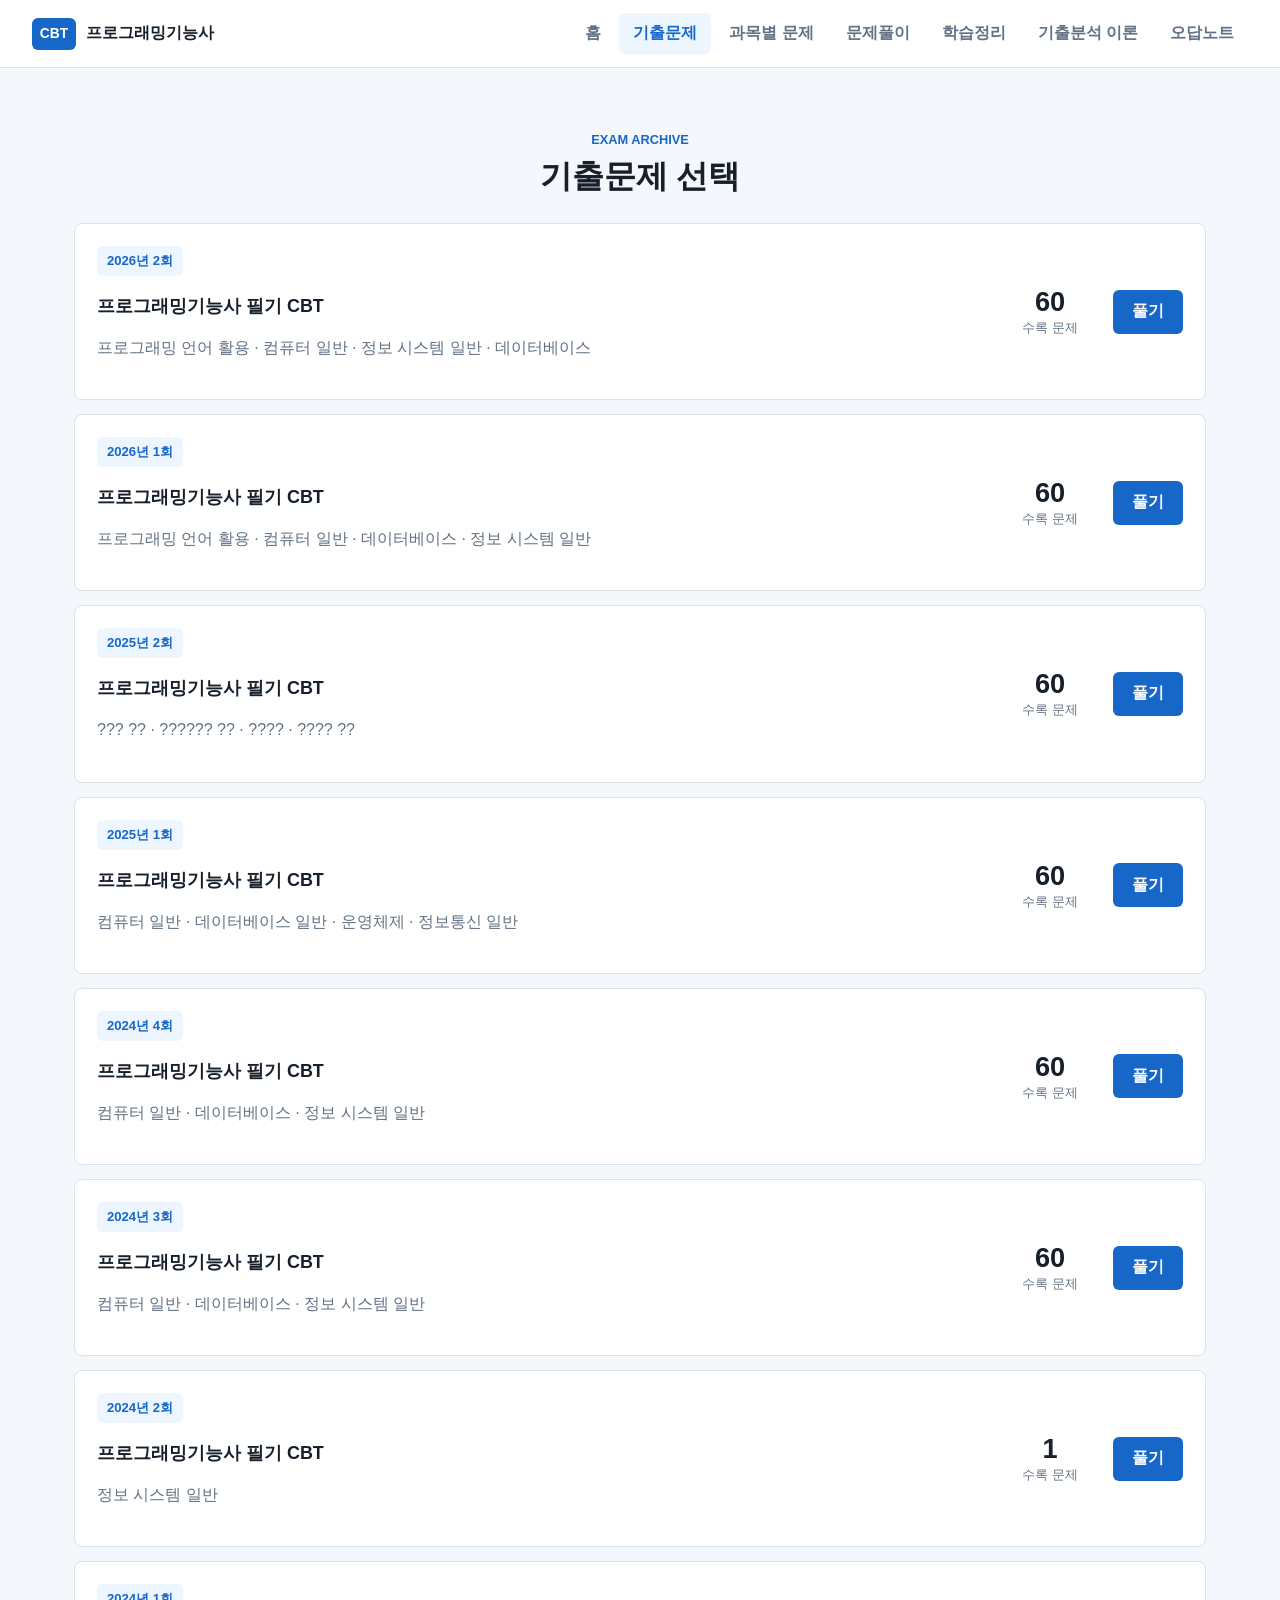
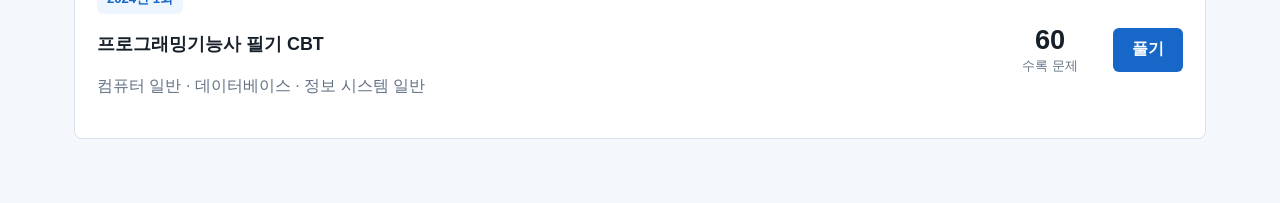
==== commit d37dbd0a: "Add 2024 information processing exams" ====
--- a/pages/exam-list.html
+++ b/pages/exam-list.html
@@ -32,8 +32,8 @@
     <section class="exam-list" id="examList"></section>
   </main>
 
-  <script src="../js/data/index.js?v=20260605-data"></script>
-  <script src="../js/questions.js?v=20260605-data"></script>
+  <script src="../js/data/index.js?v=20260608-data"></script>
+  <script src="../js/questions.js?v=20260605-data"></script>
   <script src="../js/main.js"></script>
   <script src="../js/exam-list.js"></script>
 </body>
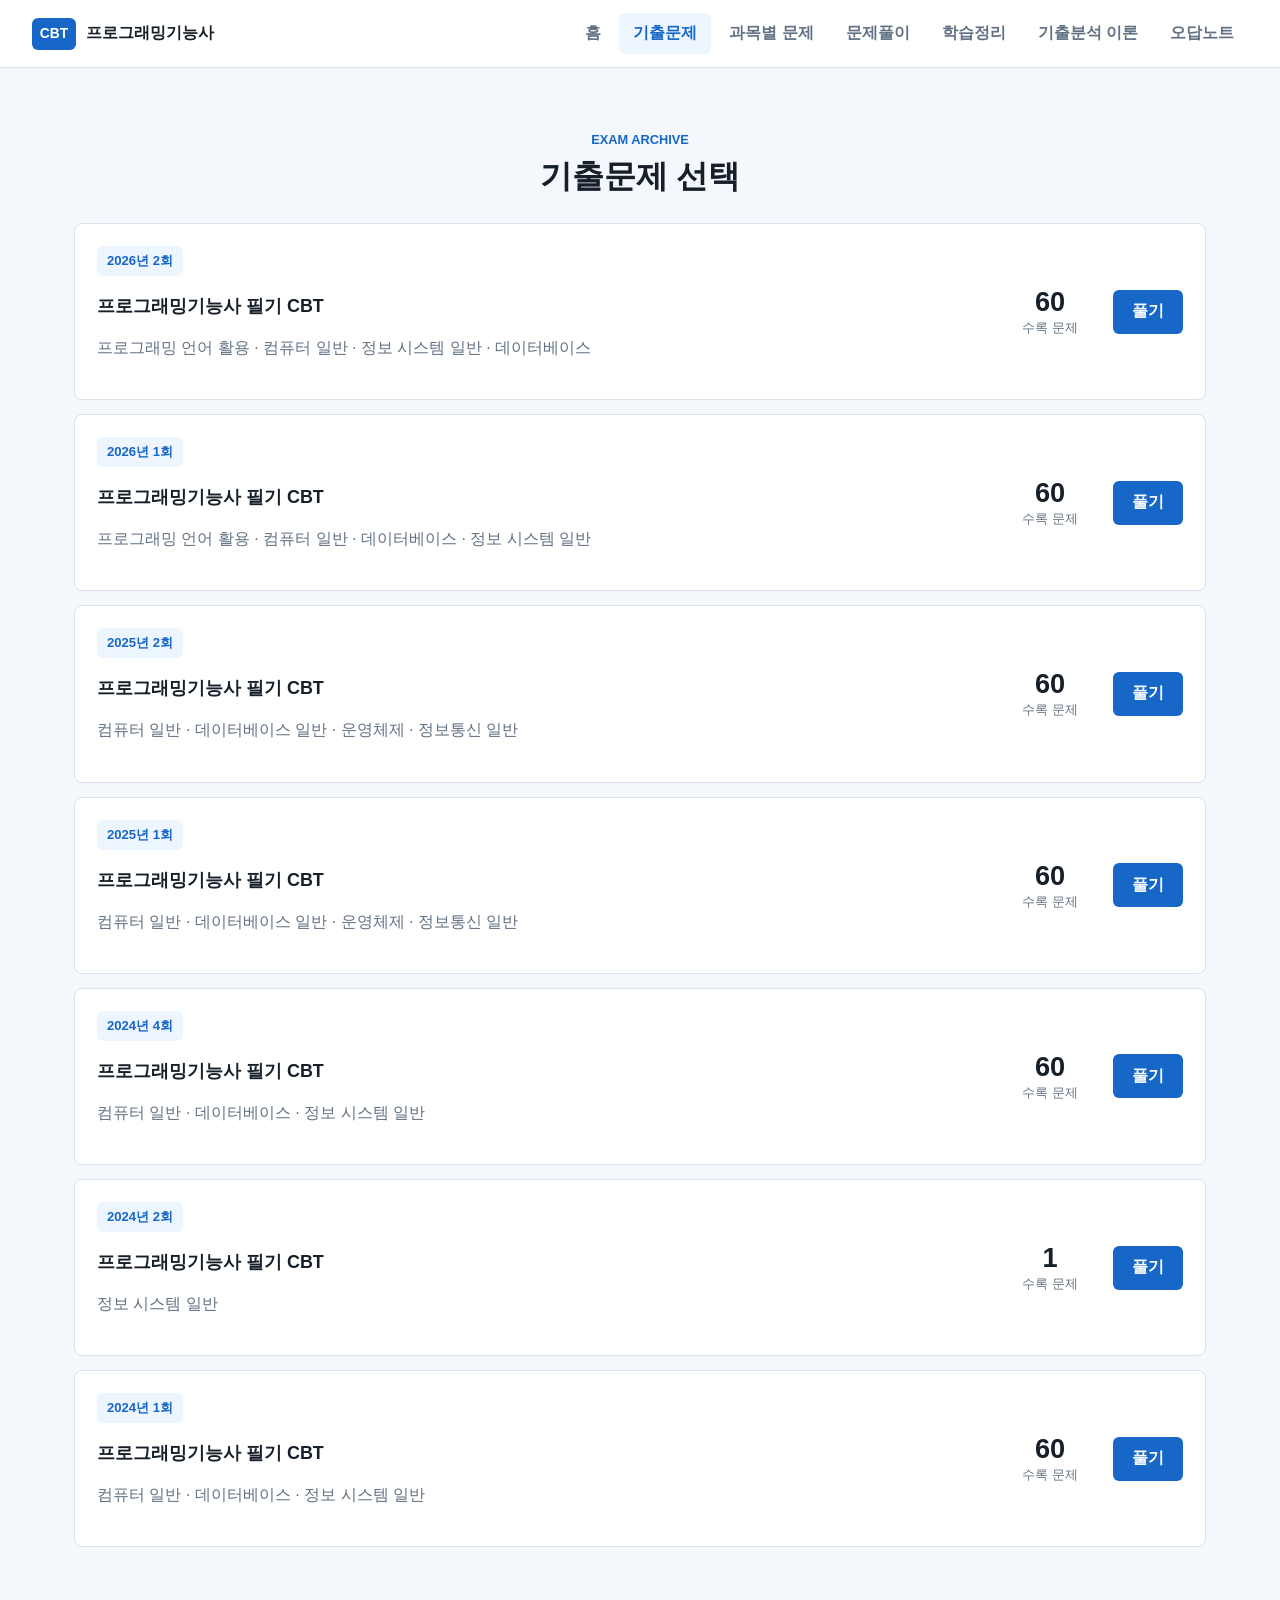
==== commit e6d5314a: "Fix 2025 round 2 Korean text" ====
--- a/pages/exam-list.html
+++ b/pages/exam-list.html
@@ -32,7 +32,7 @@
     <section class="exam-list" id="examList"></section>
   </main>
 
-  <script src="../js/data/index.js?v=20260608-data"></script>
+  <script src="../js/data/index.js?v=20260608-textfix"></script>
   <script src="../js/questions.js?v=20260605-data"></script>
   <script src="../js/main.js"></script>
   <script src="../js/exam-list.js"></script>
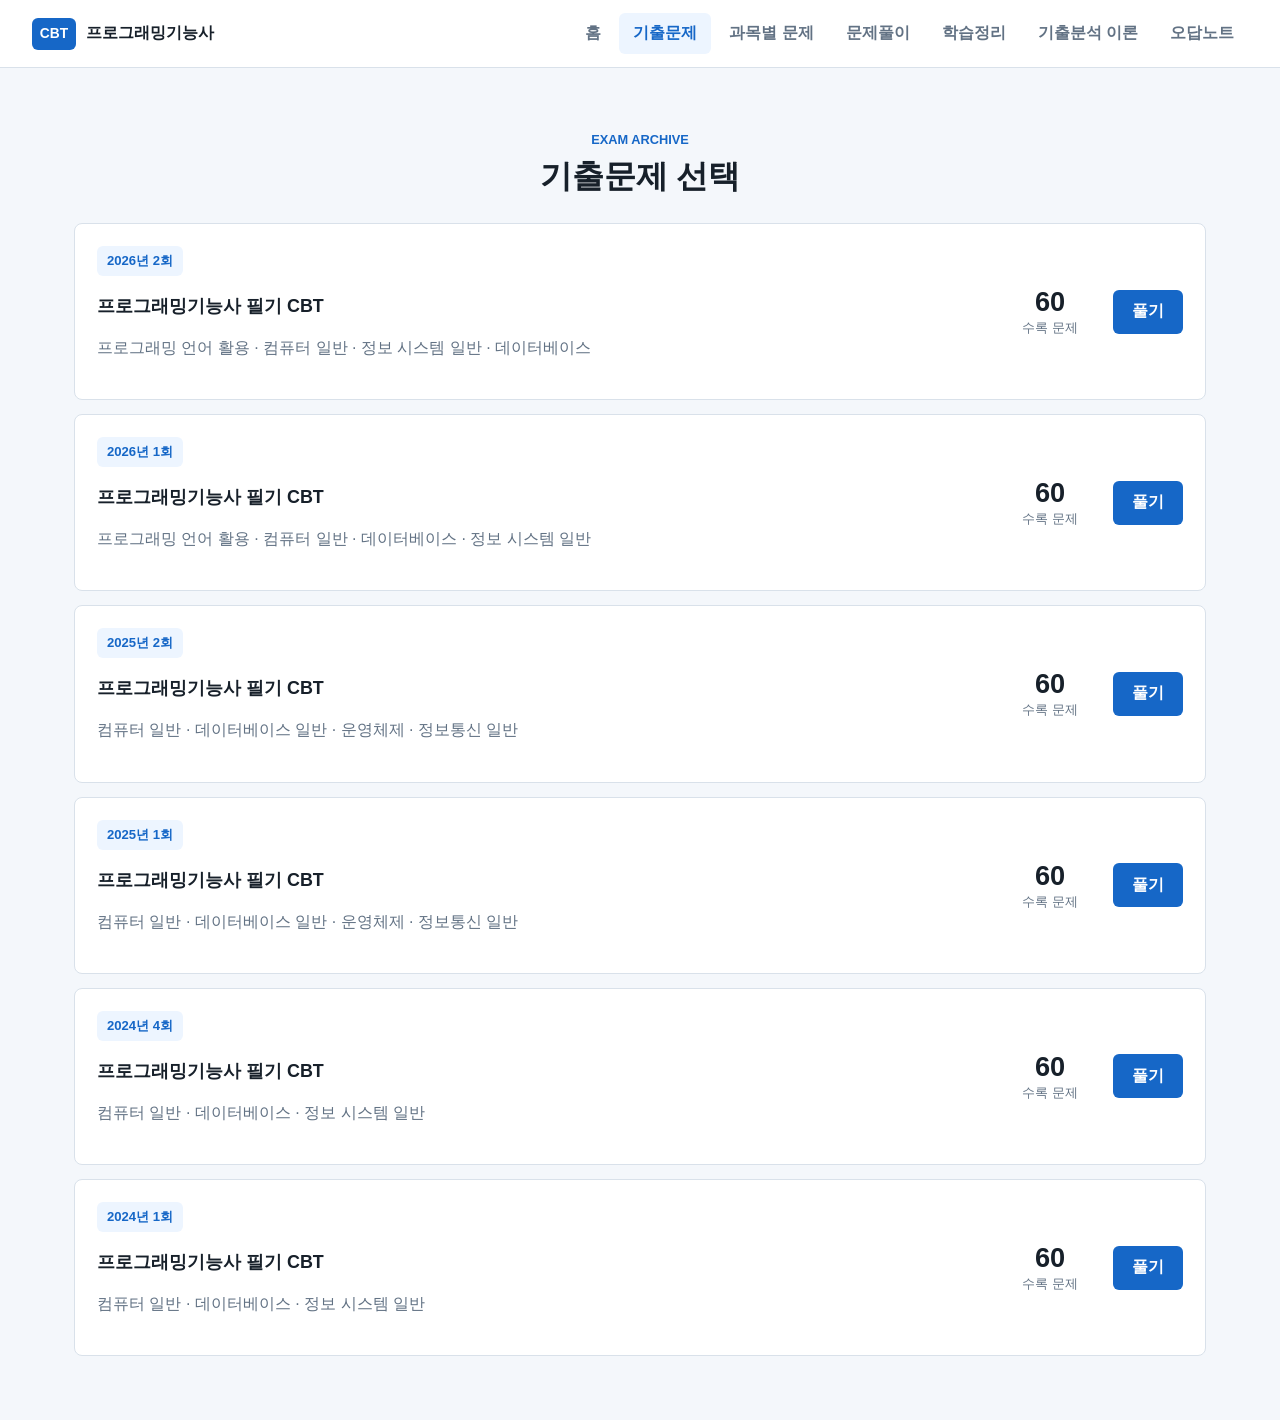
==== commit 4810be2c: "Add files via upload" ====
--- a/pages/exam-list.html
+++ b/pages/exam-list.html
@@ -32,7 +32,7 @@
     <section class="exam-list" id="examList"></section>
   </main>
 
-  <script src="../js/data/index.js?v=20260608-textfix"></script>
+  <script src="../js/data/index.js?v=20260616-question-fixes"></script>
   <script src="../js/questions.js?v=20260605-data"></script>
   <script src="../js/main.js"></script>
   <script src="../js/exam-list.js"></script>
--- a/css/style.css
+++ b/css/style.css
@@ -279,28 +279,28 @@
   gap: 16px;
 }
 
-.quick-card,
-.study-card,
-.study-grid article,
-.exam-card,
-.wrong-card,
-.empty-state {
+.quick-card,
+.study-card,
+.study-grid article,
+.exam-card,
+.wrong-card,
+.empty-state {
   background: var(--surface);
   border: 1px solid var(--line);
   border-radius: 8px;
 }
 
-.quick-card {
-  display: block;
-  min-height: 210px;
-  padding: 24px;
-}
-
-.quick-card:hover,
-.study-card:hover {
-  border-color: var(--primary);
-  box-shadow: 0 12px 30px rgba(22, 103, 199, 0.12);
-}
+.quick-card {
+  display: block;
+  min-height: 210px;
+  padding: 24px;
+}
+
+.quick-card:hover,
+.study-card:hover {
+  border-color: var(--primary);
+  box-shadow: 0 12px 30px rgba(22, 103, 199, 0.12);
+}
 
 .quick-icon {
   display: inline-grid;
@@ -313,22 +313,22 @@
   font-weight: 900;
 }
 
-.quick-card h3,
-.subject-stack span,
-.study-card h2,
-.study-grid h2,
-.exam-card h2,
-.wrong-card h2 {
+.quick-card h3,
+.subject-stack span,
+.study-card h2,
+.study-grid h2,
+.exam-card h2,
+.wrong-card h2 {
   margin: 18px 0 8px;
   font-size: 1.12rem;
 }
 
-.quick-card p,
-.subject-stack p,
-.study-card p,
-.study-grid p,
-.exam-card p,
-.wrong-card p,
+.quick-card p,
+.subject-stack p,
+.study-card p,
+.study-grid p,
+.exam-card p,
+.wrong-card p,
 .notice-panel p {
   color: var(--muted);
   line-height: 1.7;
@@ -452,15 +452,30 @@
   background: rgba(255, 255, 255, 0.08);
 }
 
-.quiz-side .score-summary span {
-  color: #c8d4df;
-}
-
-.number-board {
-  display: grid;
-  grid-template-columns: repeat(5, 1fr);
-  gap: 8px;
-}
+.quiz-side .score-summary span {
+  color: #c8d4df;
+}
+
+.score-summary strong.pass {
+  color: #7ee0a3;
+}
+
+.score-summary strong.fail {
+  color: #ffb199;
+}
+
+.score-rule {
+  margin: -12px 0 0;
+  color: #c8d4df;
+  font-size: 0.86rem;
+  line-height: 1.5;
+}
+
+.number-board {
+  display: grid;
+  grid-template-columns: repeat(5, 1fr);
+  gap: 8px;
+}
 
 .number-board button {
   height: 38px;
@@ -626,21 +641,21 @@
   grid-template-columns: repeat(2, 1fr);
 }
 
-.study-grid article,
-.study-card,
-.empty-state {
-  padding: 24px;
-}
-
-.study-card {
-  display: flex;
-  flex-direction: column;
-  min-height: 188px;
-}
-
-.study-card .text-link {
-  margin-top: auto;
-}
+.study-grid article,
+.study-card,
+.empty-state {
+  padding: 24px;
+}
+
+.study-card {
+  display: flex;
+  flex-direction: column;
+  min-height: 188px;
+}
+
+.study-card .text-link {
+  margin-top: auto;
+}
 
 .wrong-card {
   grid-template-columns: minmax(0, 1fr) auto;
@@ -696,15 +711,19 @@
   font-weight: 800;
 }
 
-.theory-shell {
-  max-width: 1220px;
-}
-
-.theory-layout {
-  display: grid;
-  grid-template-columns: 220px minmax(0, 1fr);
-  gap: 24px;
-  align-items: start;
+.theory-shell {
+  max-width: 1220px;
+}
+
+.theory-shell .page-title {
+  margin-left: 244px;
+}
+
+.theory-layout {
+  display: grid;
+  grid-template-columns: 220px minmax(0, 1fr);
+  gap: 24px;
+  align-items: start;
 }
 
 .theory-toc {
@@ -753,16 +772,22 @@
   font-weight: 900;
 }
 
-.theory-section h2 {
-  margin: 16px 0 10px;
-  font-size: 1.45rem;
-}
-
-.theory-section p,
-.theory-list {
-  color: var(--muted);
-  line-height: 1.75;
-}
+.theory-section h2 {
+  margin: 16px 0 10px;
+  font-size: 1.45rem;
+}
+
+.theory-section h3 {
+  margin: 28px 0 10px;
+  font-size: 1.08rem;
+  color: var(--text);
+}
+
+.theory-section p,
+.theory-list {
+  color: var(--muted);
+  line-height: 1.75;
+}
 
 .theory-section pre {
   overflow-x: auto;
@@ -1329,14 +1354,18 @@
     justify-content: flex-start;
   }
 
-  .theory-toc {
-    position: static;
-    grid-template-columns: repeat(2, 1fr);
-  }
-
-  .hero {
-    min-height: auto;
-  }
+  .theory-toc {
+    position: static;
+    grid-template-columns: repeat(2, 1fr);
+  }
+
+  .theory-shell .page-title {
+    margin-left: 0;
+  }
+
+  .hero {
+    min-height: auto;
+  }
 
   .quick-grid,
   .study-grid {
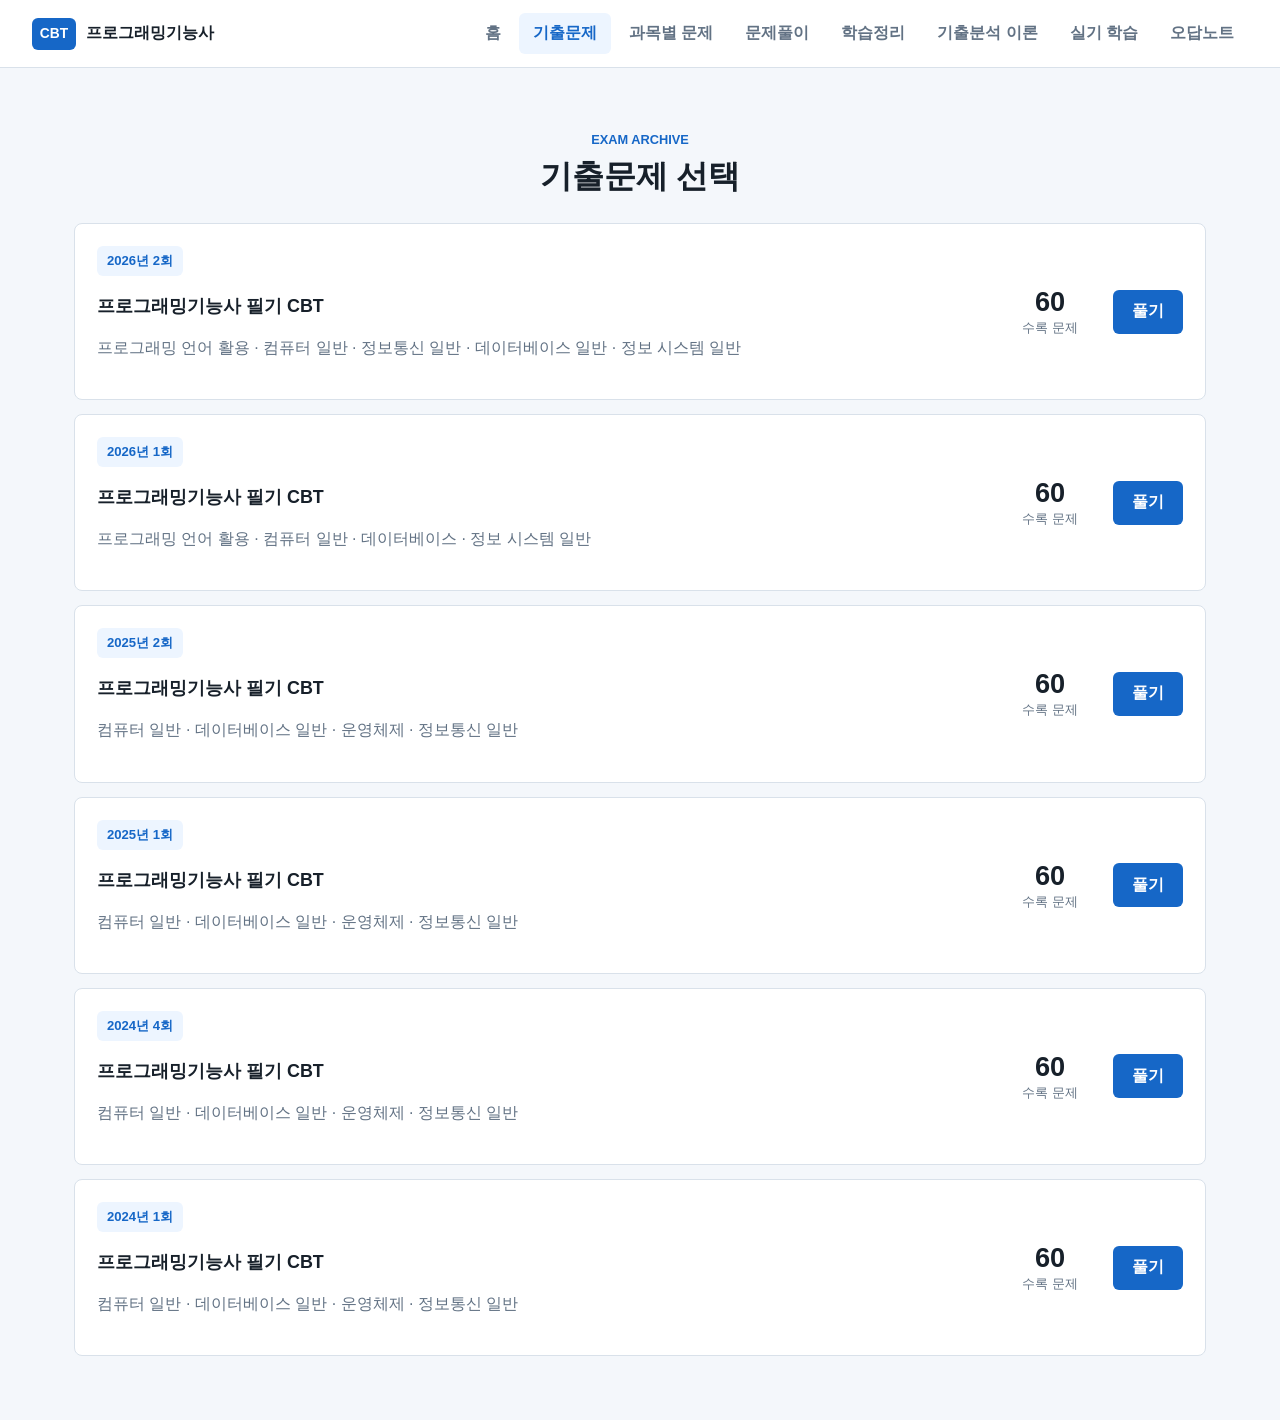
==== commit c3a8cfb9: "Add practical study lessons and classroom exercises" ====
--- a/pages/exam-list.html
+++ b/pages/exam-list.html
@@ -20,6 +20,7 @@
       <a href="quiz.html">문제풀이</a>
       <a href="study.html">학습정리</a>
       <a href="theory-python.html">기출분석 이론</a>
+      <a href="practical.html">실기 학습</a>
       <a href="wrong-note.html">오답노트</a>
     </nav>
   </header>
--- a/css/style.css
+++ b/css/style.css
@@ -1445,3 +1445,9 @@
     width: 100%;
   }
 }
+
+/* Allow the additional practical-study menu to fit medium desktop screens. */
+@media (min-width: 921px) and (max-width: 1250px) {
+  .topbar { flex-wrap: wrap; justify-content: center; gap: 6px 24px; padding-top: 10px; padding-bottom: 10px; }
+  .nav { flex-wrap: wrap; justify-content: center; }
+}
